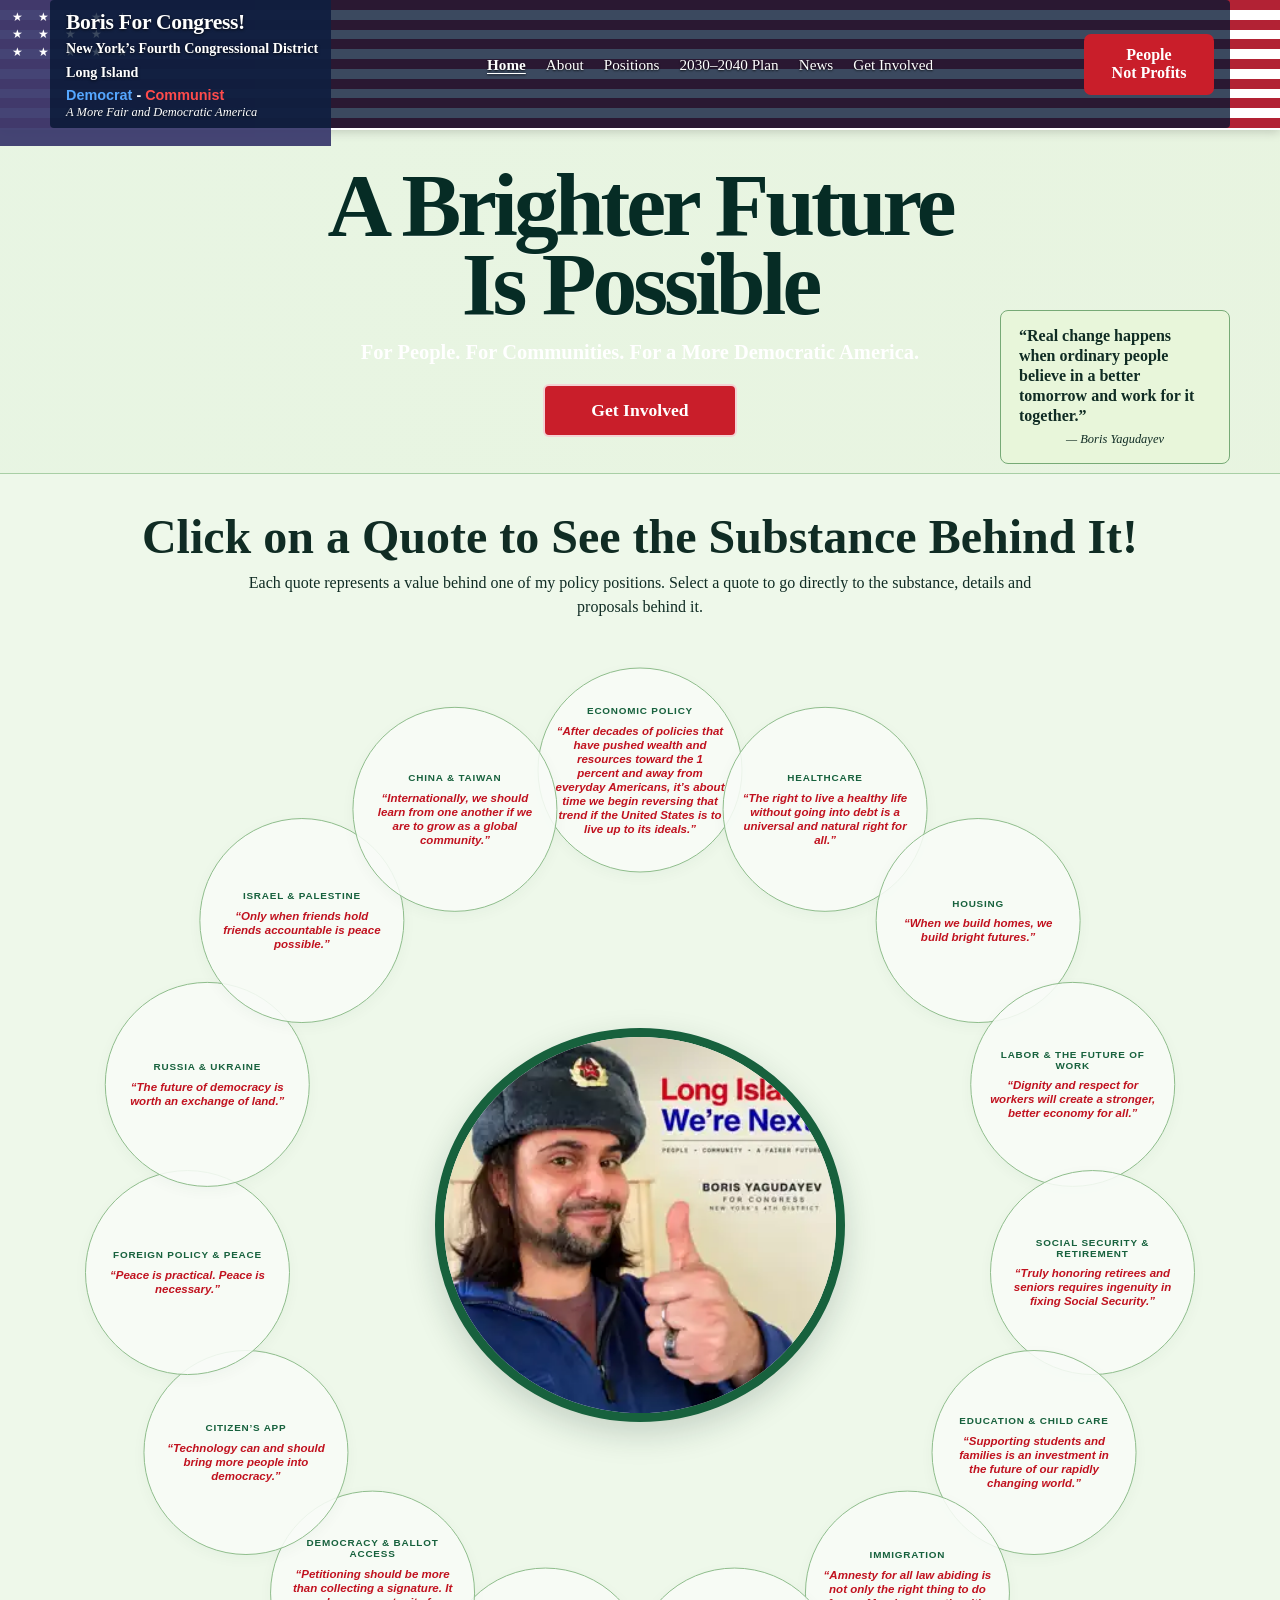
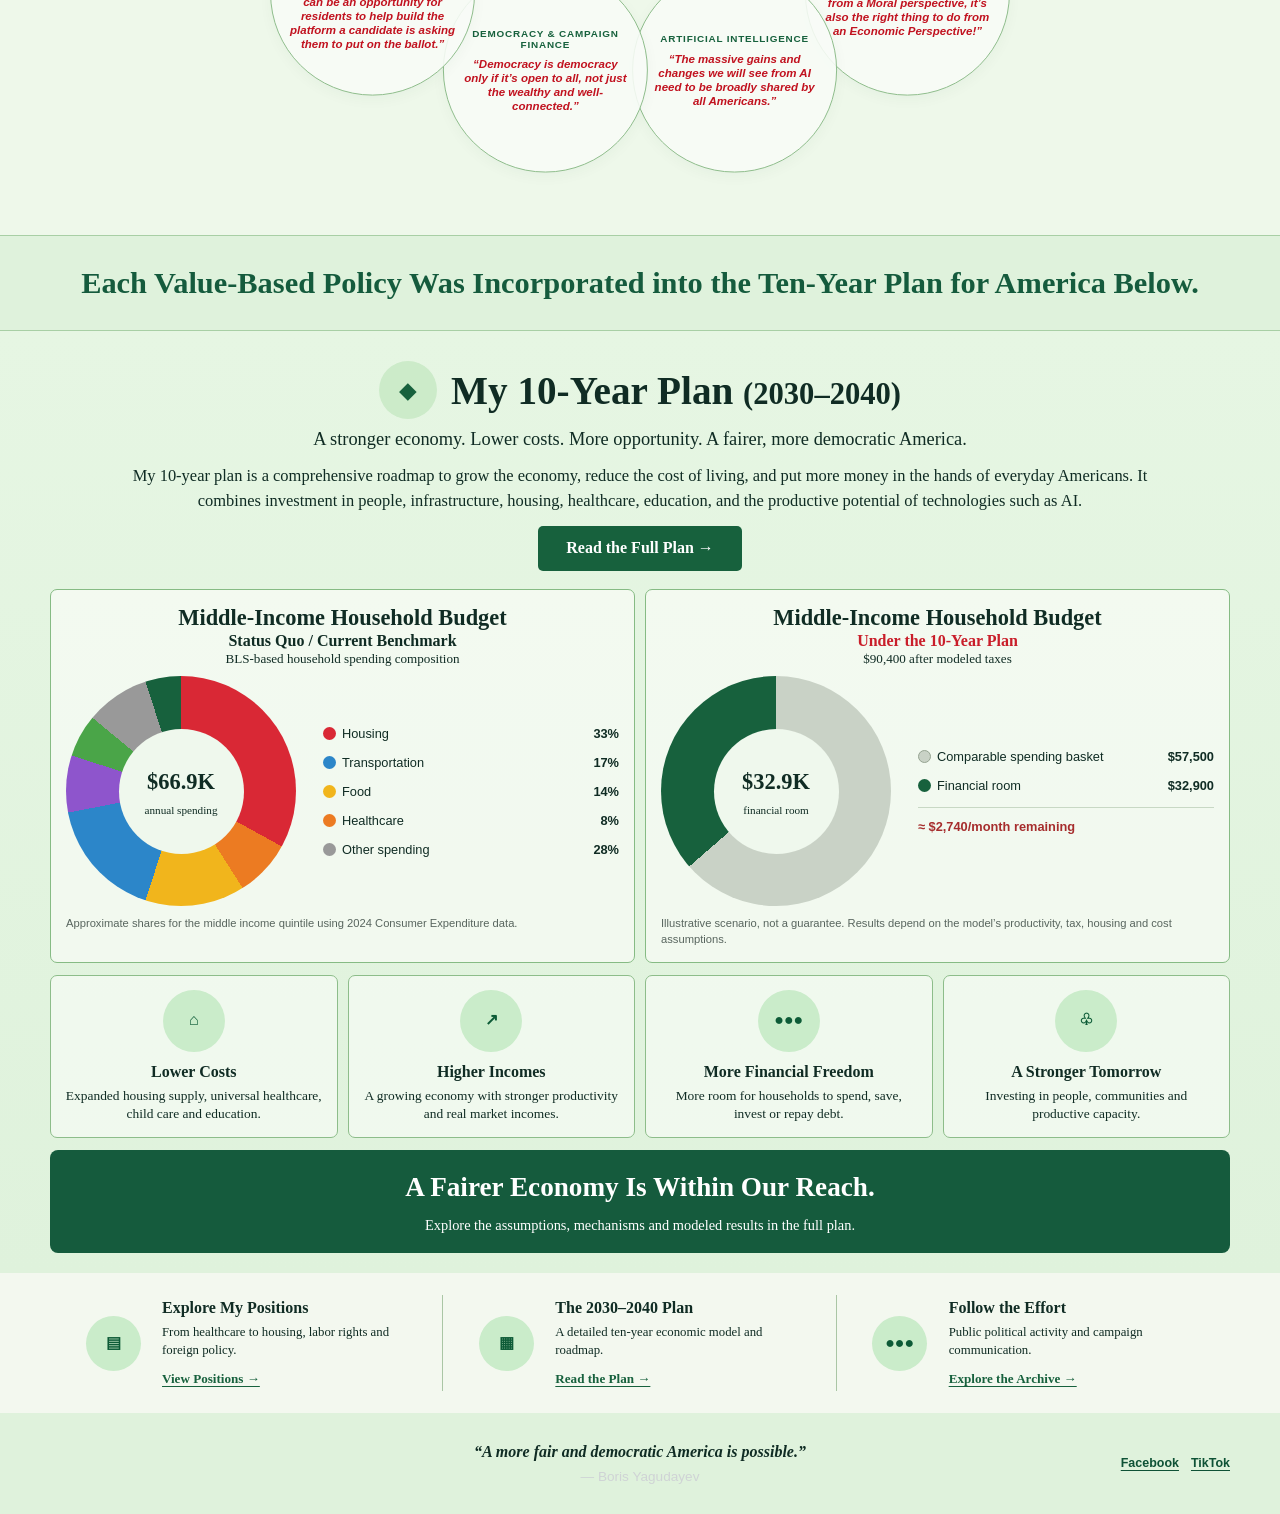
==== index.html @ b9ae196f "Refine homepage campaign header layout" ====
<!doctype html>
<html lang="en"><head><meta charset="utf-8"><meta name="viewport" content="width=device-width,initial-scale=1">
<title>Boris Yagudayev | NY-4 Congressional Effort & Policy Positions</title><meta name="description" content="Official public website of Boris Yagudayev of Long Island, New York. Explore his NY-4 congressional effort, policy positions, 2030–2040 economic plan, biography and public archive."><meta name="robots" content="index,follow"><meta name="google-site-verification" content="TGRehpMnRhaTFhnfC8mLvSbfM0a0paQ94l92LKnwdWw"><link rel="canonical" href="https://borisyagudayev89nycd4.github.io/boris-yagudayev/"><link rel="stylesheet" href="style.css"></head>
<body class="concept-home">
<header class="concept-header"><div class="wrap concept-nav"><div class="concept-brand"><a href="index.html">Boris For Congress!<br><span>New York’s Fourth Congressional District</span><br><span>Long Island</span></a><div class="party-label"><strong class="party-dem">Democrat</strong><b class="party-separator"> - </b><strong class="party-com">Communist</strong></div><em>A More Fair and Democratic America</em></div><nav><a aria-current="page" href="index.html">Home</a><a href="about.html">About</a><a href="positions.html">Positions</a><a href="plan.html">2030–2040 Plan</a><a href="archive.html">News</a><a href="#get-involved">Get Involved</a></nav><a class="people-badge" href="#get-involved">People<br>Not Profits</a></div></header>
<main>
<section class="concept-hero"><div class="hero-shade"></div><div class="wrap concept-hero-content"><h1>A Brighter Future<br>Is Possible</h1><p style="color:#fff;font-weight:700;">For People. For Communities. For a More Democratic America.</p><a class="concept-cta" href="#get-involved">Get Involved</a><blockquote>“Real change happens when ordinary people believe in a better tomorrow and work for it together.”<cite>— Boris Yagudayev</cite></blockquote></div></section>
<section class="home-policy-quotes"><div class="wrap"><h2>Click on a Quote to See the Substance Behind It!</h2><p class="home-policy-intro">Each quote represents a value behind one of my policy positions. Select a quote to go directly to the substance, details and proposals behind it.</p><div class="policy-wheel"><div class="policy-wheel-center"><img src="policy-wheel-center.svg" alt="Boris Yagudayev giving a thumbs up beside the words Long Island — We're Next!"></div><a class="policy-quote-link wheel-quote q1" href="positions.html#economic-policy"><span>ECONOMIC POLICY</span><blockquote>“After decades of policies that have pushed wealth and resources toward the 1 percent and away from everyday Americans, it’s about time we begin reversing that trend if the United States is to live up to its ideals.”</blockquote><b>Read the policy →</b></a>
<a class="policy-quote-link wheel-quote q2" href="positions.html#healthcare"><span>HEALTHCARE</span><blockquote>“The right to live a healthy life without going into debt is a universal and natural right for all.”</blockquote><b>Read the policy →</b></a>
<a class="policy-quote-link wheel-quote q3" href="positions.html#housing"><span>HOUSING</span><blockquote>“When we build homes, we build bright futures.”</blockquote><b>Read the policy →</b></a>
<a class="policy-quote-link wheel-quote q4" href="positions.html#labor-and-the-future-of-work"><span>LABOR & THE FUTURE OF WORK</span><blockquote>“Dignity and respect for workers will create a stronger, better economy for all.”</blockquote><b>Read the policy →</b></a>
<a class="policy-quote-link wheel-quote q5" href="positions.html#social-security-and-retirement"><span>SOCIAL SECURITY & RETIREMENT</span><blockquote>“Truly honoring retirees and seniors requires ingenuity in fixing Social Security.”</blockquote><b>Read the policy →</b></a>
<a class="policy-quote-link wheel-quote q6" href="positions.html#education-and-child-care"><span>EDUCATION & CHILD CARE</span><blockquote>“Supporting students and families is an investment in the future of our rapidly changing world.”</blockquote><b>Read the policy →</b></a>
<a class="policy-quote-link wheel-quote q7" href="positions.html#immigration"><span>IMMIGRATION</span><blockquote>“Amnesty for all law abiding is not only the right thing to do from a Moral perspective, it’s also the right thing to do from an Economic Perspective!”</blockquote><b>Read the policy →</b></a>
<a class="policy-quote-link wheel-quote q8" href="positions.html#artificial-intelligence"><span>ARTIFICIAL INTELLIGENCE</span><blockquote>“The massive gains and changes we will see from AI need to be broadly shared by all Americans.”</blockquote><b>Read the policy →</b></a>
<a class="policy-quote-link wheel-quote q9" href="positions.html#democracy-and-campaign-finance"><span>DEMOCRACY & CAMPAIGN FINANCE</span><blockquote>“Democracy is democracy only if it’s open to all, not just the wealthy and well-connected.”</blockquote><b>Read the policy →</b></a>
<a class="policy-quote-link wheel-quote q10" href="positions.html#democracy-and-ballot-access"><span>DEMOCRACY &amp; BALLOT ACCESS</span><blockquote>“Petitioning should be more than collecting a signature. It can be an opportunity for residents to help build the platform a candidate is asking them to put on the ballot.”</blockquote><b>Read the policy →</b></a>
<a class="policy-quote-link wheel-quote q11" href="positions.html#proposal-in-development"><span>CITIZEN’S APP</span><blockquote>“Technology can and should bring more people into democracy.”</blockquote><b>Read the policy →</b></a>
<a class="policy-quote-link wheel-quote q12" href="positions.html#foreign-policy-and-peace"><span>FOREIGN POLICY & PEACE</span><blockquote>“Peace is practical. Peace is necessary.”</blockquote><b>Read the policy →</b></a>
<a class="policy-quote-link wheel-quote q13" href="positions.html#russia-and-ukraine"><span>RUSSIA & UKRAINE</span><blockquote>“The future of democracy is worth an exchange of land.”</blockquote><b>Read the policy →</b></a>
<a class="policy-quote-link wheel-quote q14" href="positions.html#israel-and-palestine"><span>ISRAEL & PALESTINE</span><blockquote>“Only when friends hold friends accountable is peace possible.”</blockquote><b>Read the policy →</b></a>
<a class="policy-quote-link wheel-quote q15" href="positions.html#china-and-taiwan"><span>CHINA & TAIWAN</span><blockquote>“Internationally, we should learn from one another if we are to grow as a global community.”</blockquote><b>Read the policy →</b></a></div></div></div></section>
<section class="plan-transition"><div class="wrap"><p>Each Value-Based Policy Was Incorporated into the Ten-Year Plan for America Below.</p></div></section>
<section class="concept-plan"><div class="wrap"><div class="concept-plan-title"><span class="leaf-icon">◆</span><h2>My 10-Year Plan <small>(2030–2040)</small></h2></div><p class="concept-subhead">A stronger economy. Lower costs. More opportunity. A fairer, more democratic America.</p><p class="concept-plan-copy">My 10-year plan is a comprehensive roadmap to grow the economy, reduce the cost of living, and put more money in the hands of everyday Americans. It combines investment in people, infrastructure, housing, healthcare, education, and the productive potential of technologies such as AI.</p><a class="green-button" href="plan.html">Read the Full Plan →</a>
<div class="concept-budget-grid">
<figure class="concept-budget-card"><figcaption><strong>Middle-Income Household Budget</strong><b>Status Quo / Current Benchmark</b><span>BLS-based household spending composition</span></figcaption><div class="concept-budget-body"><div class="concept-donut concept-donut-base"><div><strong>$66.9K</strong><span>annual spending</span></div></div><div class="concept-legend"><span><i class="c-housing"></i>Housing <b>33%</b></span><span><i class="c-transport"></i>Transportation <b>17%</b></span><span><i class="c-food"></i>Food <b>14%</b></span><span><i class="c-health"></i>Healthcare <b>8%</b></span><span><i class="c-other"></i>Other spending <b>28%</b></span></div></div><p class="concept-note">Approximate shares for the middle income quintile using 2024 Consumer Expenditure data.</p></figure>
<figure class="concept-budget-card"><figcaption><strong>Middle-Income Household Budget</strong><b class="red-label">Under the 10-Year Plan</b><span>$90,400 after modeled taxes</span></figcaption><div class="concept-budget-body"><div class="concept-donut concept-donut-plan"><div><strong>$32.9K</strong><span>financial room</span></div></div><div class="concept-legend"><span><i class="c-basket"></i>Comparable spending basket <b>$57,500</b></span><span><i class="c-room"></i>Financial room <b>$32,900</b></span><span class="monthly-room">≈ $2,740/month remaining</span></div></div><p class="concept-note">Illustrative scenario, not a guarantee. Results depend on the model’s productivity, tax, housing and cost assumptions.</p></figure></div>
<div class="concept-benefits"><article><span>⌂</span><h3>Lower Costs</h3><p>Expanded housing supply, universal healthcare, child care and education.</p></article><article><span>↗</span><h3>Higher Incomes</h3><p>A growing economy with stronger productivity and real market incomes.</p></article><article><span>●●●</span><h3>More Financial Freedom</h3><p>More room for households to spend, save, invest or repay debt.</p></article><article><span>♧</span><h3>A Stronger Tomorrow</h3><p>Investing in people, communities and productive capacity.</p></article></div>
<div class="concept-banner"><strong>A Fairer Economy Is Within Our Reach.</strong><span>Explore the assumptions, mechanisms and modeled results in the full plan.</span></div>
</div></section>
<section class="concept-links" id="get-involved"><div class="wrap"><article><span>▤</span><div><h3>Explore My Positions</h3><p>From healthcare to housing, labor rights and foreign policy.</p><a href="positions.html">View Positions →</a></div></article><article><span>▦</span><div><h3>The 2030–2040 Plan</h3><p>A detailed ten-year economic model and roadmap.</p><a href="plan.html">Read the Plan →</a></div></article><article><span>●●●</span><div><h3>Follow the Effort</h3><p>Public political activity and campaign communication.</p><a href="archive.html">Explore the Archive →</a></div></article></div></section>
</main><footer class="concept-footer"><div class="wrap"><div><strong>“A more fair and democratic America is possible.”</strong><span>— Boris Yagudayev</span></div><div class="footer-social"><a href="https://www.facebook.com/share/g/1Dkjc7GqKi/?mibextid=wwXIfr" target="_blank" rel="noopener noreferrer">Facebook</a><a href="https://www.tiktok.com/@borisyagudayev" target="_blank" rel="noopener noreferrer">TikTok</a></div></div></footer></body></html>
---- style.css ----
:root{--bg:#e7f0e2;--paper:#f9fcf7;--ink:#1e252b;--muted:#626a70;--accent:#a62d2d;--line:#c9d6c3;--max:1080px}*{box-sizing:border-box}html{scroll-behavior:smooth}body{margin:0;background:var(--bg);color:var(--ink);font-family:Georgia,'Times New Roman',serif;line-height:1.65}a{color:var(--accent);text-decoration-thickness:1px;text-underline-offset:3px}.wrap{width:min(calc(100% - 40px),var(--max));margin:auto}.narrow{max-width:820px}header{background:rgba(231,240,226,.96);border-bottom:1px solid var(--line);position:sticky;top:0;z-index:10}.nav{min-height:70px;display:flex;align-items:center;justify-content:space-between;gap:24px}.brand{font-family:Arial,sans-serif;font-weight:800;letter-spacing:.08em;text-decoration:none;color:var(--ink)}nav{display:flex;gap:20px;flex-wrap:wrap}nav a{font-family:Arial,sans-serif;font-size:.88rem;color:var(--ink);text-decoration:none}nav a[aria-current="page"]{color:var(--accent);font-weight:700}.hero{padding:84px 0 70px;background:var(--paper);border-bottom:1px solid var(--line)}.hero-grid{display:grid;grid-template-columns:minmax(0,1fr) minmax(280px,460px);gap:48px;align-items:center}.portrait-wrap{width:100%}.portrait{display:block;width:100%;height:auto;border-radius:14px;border:1px solid var(--line);box-shadow:0 14px 36px rgba(30,37,43,.12)}.eyebrow{font-family:Arial,sans-serif;color:var(--accent);font-weight:800;letter-spacing:.15em;font-size:.78rem;margin:0 0 12px}h1{font-size:clamp(3rem,8vw,6.5rem);line-height:.95;letter-spacing:-.045em;margin:.1em 0 .22em}h2{font-size:clamp(2rem,4vw,3.1rem);line-height:1.05;margin:0 0 28px}h3{font-size:1.25rem;margin-top:0}.lede{font-size:clamp(1.15rem,2.2vw,1.5rem);max-width:760px;color:#40474c}.notice{margin-top:28px;padding:16px 18px;border-left:3px solid var(--accent);background:#e1ecdc;color:var(--muted);font-family:Arial,sans-serif;font-size:.9rem}section{padding:70px 0}.alt{background:#dce8d6;border-top:1px solid var(--line);border-bottom:1px solid var(--line)}.intro{max-width:780px}.cards{display:grid;grid-template-columns:repeat(2,1fr);gap:18px;margin-top:28px}.cards article,.timeline article{background:var(--paper);border:1px solid var(--line);padding:24px}.timeline{display:grid;gap:12px}.timeline strong{font-family:Arial,sans-serif;color:var(--accent);letter-spacing:.04em}.small{font-family:Arial,sans-serif;font-size:.86rem;color:var(--muted)}.bio-note{max-width:650px;margin-top:28px;padding-top:18px;border-top:1px solid var(--line)}.bio-intro{padding:52px 0}.drop-intro{font-size:clamp(1.35rem,2.5vw,1.8rem);line-height:1.5;margin:0}.drop-intro:first-letter{font-size:3.2em;float:left;line-height:.8;margin:.12em .1em 0 0;color:var(--accent)}.bio-columns{display:grid;grid-template-columns:repeat(2,minmax(0,1fr));gap:54px}.bio-columns p:first-child{margin-top:0}.bio-columns p:last-child{margin-bottom:0}.source-context{margin-top:32px;padding:14px 18px;border-left:3px solid var(--line);background:rgba(249,252,247,.55)}.story-with-photo{display:grid;grid-template-columns:minmax(0,1fr) 230px;gap:42px;align-items:start}.story-with-photo .bio-columns{gap:38px}.story-photo{margin:0}.story-photo img{display:block;width:100%;height:auto;border:8px solid var(--paper);box-shadow:0 10px 28px rgba(30,37,43,.14);transform:rotate(1deg)}.story-photo figcaption{margin-top:12px;font-family:Arial,sans-serif;font-size:.78rem;line-height:1.45;color:var(--muted)}.childhood-photo{max-width:230px}.photo-story{background:var(--ink);color:#fff}.photo-story .eyebrow{color:#e0a4a4}.photo-story-heading{display:flex;align-items:end;justify-content:space-between;gap:28px;margin-bottom:30px}.photo-story-heading h2{margin-bottom:0}.photo-story-heading .small{color:#cfd3d5;max-width:280px;text-align:right}.photo-grid{display:grid;grid-template-columns:repeat(3,1fr);grid-auto-rows:250px;gap:12px}.photo-grid figure{margin:0;overflow:hidden;border-radius:5px;background:#343b40}.photo-grid img{display:block;width:100%;height:100%;object-fit:cover;transition:transform .35s ease}.photo-grid figure:hover img{transform:scale(1.025)}.photo-grid .photo-wide{grid-column:span 2}.bio-closing{background:var(--paper);text-align:center}.closing-text{font-size:clamp(1.2rem,2.3vw,1.55rem);line-height:1.6;margin:0 auto 34px}.bio-links{display:flex;justify-content:center;gap:12px;flex-wrap:wrap}.text-button{display:inline-block;padding:11px 16px;border:1px solid var(--line);background:var(--bg);font-family:Arial,sans-serif;font-size:.86rem;font-weight:700;text-decoration:none;border-radius:4px}.text-button:hover,.text-button:focus{border-color:var(--accent)}.home-hero .lede{max-width:670px}.home-actions{display:flex;gap:12px;flex-wrap:wrap;margin-top:30px}.primary-button{display:inline-block;padding:12px 18px;background:var(--accent);color:#fff;font-family:Arial,sans-serif;font-size:.88rem;font-weight:700;text-decoration:none;border:1px solid var(--accent);border-radius:4px}.primary-button:hover,.primary-button:focus{opacity:.9}.home-split{display:grid;grid-template-columns:minmax(260px,.8fr) minmax(0,1.2fr);gap:70px;align-items:start}.home-split h2{margin-bottom:0}.home-copy{font-size:1.08rem}.home-copy p:first-child{margin-top:0}.home-copy p:last-child{margin-bottom:0}.campaign-model{background:var(--bg)}.home-cards{grid-template-columns:repeat(4,1fr)}.home-cards article{display:flex;flex-direction:column}.home-cards article p:last-child{margin-top:auto}.social-links{display:grid;grid-template-columns:repeat(2,minmax(0,1fr));gap:14px;margin-top:28px}.social-card{display:flex;flex-direction:column;padding:20px 22px;background:var(--paper);border:1px solid var(--line);text-decoration:none;border-radius:5px}.social-card strong{font-family:Arial,sans-serif;color:var(--ink);font-size:1rem}.social-card span{font-family:Arial,sans-serif;color:var(--muted);font-size:.84rem;margin-top:3px}.social-card:hover,.social-card:focus{border-color:var(--accent)}.legal-note-section{background:var(--paper);border-top:1px solid var(--line)}.legal-note-section h2{font-size:clamp(1.8rem,3.5vw,2.7rem)}footer{padding:32px 0;background:var(--ink);color:#fff}footer .wrap{display:flex;justify-content:space-between;gap:20px;flex-wrap:wrap}footer span{color:#cfd3d5;font-family:Arial,sans-serif;font-size:.85rem}@media(max-width:1000px){.home-cards{grid-template-columns:repeat(2,1fr)}}@media(max-width:900px){.story-with-photo{grid-template-columns:1fr}.childhood-photo{max-width:300px}.photo-grid{grid-template-columns:repeat(2,1fr);grid-auto-rows:240px}.photo-grid .photo-wide{grid-column:span 1}.home-split{grid-template-columns:1fr;gap:24px}.home-split h2{margin-bottom:10px}}@media(max-width:760px){.nav{align-items:flex-start;flex-direction:column;padding:16px 0}.hero{padding:54px 0}.hero-grid{grid-template-columns:1fr;gap:30px}.portrait-wrap{max-width:520px}.cards,.bio-columns,.home-cards,.social-links{grid-template-columns:1fr}.bio-columns{gap:20px}section{padding:50px 0}h1{font-size:clamp(3rem,16vw,5rem)}.photo-story-heading{display:block}.photo-story-heading .small{text-align:left;margin-top:10px}.photo-grid{grid-template-columns:1fr;grid-auto-rows:280px}.photo-grid .photo-wide{grid-column:auto}.childhood-photo{max-width:260px}}.policy-quote{margin:-10px 0 32px;padding:0;border:0;max-width:760px}.policy-quote p{margin:0;font-family:"Arial Narrow","Avenir Next Condensed","Helvetica Neue",Arial,sans-serif;font-size:1rem;font-weight:800;line-height:1.5;letter-spacing:.025em;color:var(--accent)}@media(max-width:760px){.policy-quote{margin-top:-8px;margin-bottom:26px}.policy-quote p{font-size:.95rem}}

/* Policy positions card layout */
.positions-page{background:#dff0dc}
.positions-page header{background:rgba(223,240,220,.97);border-bottom:1px solid #9fc79b}
.positions-hero{background:linear-gradient(180deg,#e9f7e7 0%,#dff0dc 100%);text-align:center;padding:64px 0 46px}
.positions-hero .eyebrow{color:#27613d}
.positions-hero h1{font-size:clamp(3rem,7vw,5.2rem);color:#102b21;margin-bottom:.18em}
.positions-hero .lede{margin-left:auto;margin-right:auto;color:#315345}
.positions-page main>section:not(.positions-hero):not(.policy-section){background:#dff0dc}
.policy-section{padding:10px 0;background:#dff0dc!important;border:0!important}
.policy-section:first-of-type{padding-top:20px}
.policy-card{position:relative;display:grid;grid-template-columns:72px minmax(0,1fr);gap:22px;background:rgba(249,252,247,.82);border:1px solid #8fbd8c;border-radius:6px;padding:22px 28px;box-shadow:0 1px 0 rgba(30,70,45,.04)}
.policy-icon{width:58px;height:58px;border-radius:50%;display:flex;align-items:center;justify-content:center;background:#d7eed4;border:1px solid #b6d8b3;color:#155d38;font-family:Arial,sans-serif;font-size:1.75rem;font-weight:900;line-height:1}
.policy-content{min-width:0}
.policy-card .eyebrow{color:#155d38;margin:0 0 3px;font-size:.72rem}
.policy-card h2{font-size:clamp(1.45rem,2.5vw,2rem);margin:0 0 8px;color:#152a22;line-height:1.12}
.policy-card .policy-quote{margin:0 0 16px;max-width:none}
.policy-card .policy-quote p{color:#c1121f!important;font-family:Arial,"Helvetica Neue",sans-serif;font-size:.98rem;font-weight:800;font-style:italic;line-height:1.38;letter-spacing:0}
.policy-card .bio-columns{gap:34px}
.policy-card .bio-columns p,.policy-card>p:not(.eyebrow){font-size:.98rem;line-height:1.55}
.policy-card .source-context{margin-top:20px;background:#eef7ec;border-left-color:#8fbd8c}
.positions-page main>section:last-of-type{background:#dff0dc}
@media(max-width:760px){.positions-hero{text-align:left;padding:46px 0 34px}.policy-section{padding:7px 0}.policy-card{grid-template-columns:48px minmax(0,1fr);gap:14px;padding:18px 16px}.policy-icon{width:44px;height:44px;font-size:1.3rem}.policy-card .policy-quote{margin-bottom:14px}.policy-card .policy-quote p{font-size:.94rem}}

/* 10-year plan data visuals */
.plan-visual-grid{display:grid;grid-template-columns:repeat(2,minmax(0,1fr));gap:20px;margin:34px 0}
.plan-chart{margin:0;background:var(--paper);border:1px solid #9fc79b;border-radius:10px;padding:22px;box-shadow:0 8px 24px rgba(30,70,45,.06);overflow:hidden}
.plan-chart figcaption{display:flex;flex-direction:column;margin-bottom:18px}.plan-chart figcaption strong{font-family:Arial,sans-serif;font-size:1.05rem;color:#163d2a}.plan-chart figcaption span,.chart-note{font-family:Arial,sans-serif;font-size:.78rem;color:var(--muted);line-height:1.45}.flow-bars>div,.big-bars>div{display:grid;grid-template-columns:150px 1fr;align-items:center;gap:12px;margin:11px 0;font-family:Arial,sans-serif;font-size:.82rem}.flow-bars b,.big-bars b{font-weight:700}.flow-bars i,.big-bars i{display:block;width:var(--w);min-width:max-content;padding:7px 9px;background:#2f6d48;color:#fff;border-radius:3px;font-style:normal;font-weight:800;white-space:nowrap}.flow-bars i.cost,.big-bars i.cost{background:#8b4b4b}.flow-bars i.gain{background:#a62d2d}.donut-card{text-align:center}.household-donut{width:210px;aspect-ratio:1;border-radius:50%;margin:6px auto 20px;background:conic-gradient(#d8b7b7 0 63.6%,#a62d2d 63.6% 100%);display:grid;place-items:center}.household-donut:before{content:"";width:130px;aspect-ratio:1;border-radius:50%;background:var(--paper);grid-area:1/1}.household-donut div{position:relative;grid-area:1/1;display:flex;flex-direction:column;font-family:Arial,sans-serif}.household-donut strong{font-size:1.5rem;color:#173c2a}.household-donut span{font-size:.72rem;color:var(--muted)}.legend{display:grid;gap:8px;text-align:left;font-family:Arial,sans-serif;font-size:.78rem}.legend i,.chart-key i{display:inline-block;width:11px;height:11px;border-radius:50%;margin-right:7px}.lg-cost{background:#d8b7b7}.lg-gain{background:#a62d2d}.line-chart{width:100%;height:auto;display:block}.grid line{stroke:#d5e0d2;stroke-width:1}.axis-labels text,.chart-labels text{font-family:Arial,sans-serif;font-size:12px;fill:#626a70}.chart-labels text{font-weight:800;fill:#1e252b}.chart-line{fill:none;stroke-width:4;stroke-linecap:round;stroke-linejoin:round}.chart-line.plan{stroke:#2f6d48}.chart-line.baseline{stroke:#a62d2d;stroke-dasharray:9 7}.dot.plan-dot{fill:#2f6d48}.dot.baseline-dot{fill:#a62d2d}.chart-key{display:flex;gap:18px;flex-wrap:wrap;font-family:Arial,sans-serif;font-size:.78rem;margin:4px 0 12px}.key-plan{background:#2f6d48}.key-base{background:#a62d2d}.wide-chart{grid-column:1/-1}.growth-callouts{display:grid;grid-template-columns:repeat(3,1fr);gap:10px;margin:12px 0 6px}.growth-callouts div{background:#e6f1e2;border-radius:7px;padding:13px;text-align:center;font-family:Arial,sans-serif}.growth-callouts strong{display:block;color:#a62d2d;font-size:1.25rem}.growth-callouts span{font-size:.72rem;color:#4e5d53}.chart-note{margin:14px 0 0}
@media(max-width:760px){.plan-visual-grid{grid-template-columns:1fr}.flow-bars>div,.big-bars>div{grid-template-columns:1fr;gap:4px}.flow-bars i,.big-bars i{max-width:100%;min-width:0}.growth-callouts{grid-template-columns:1fr}.wide-chart{grid-column:auto}.plan-chart{padding:16px}}

/* Distribution and decade timeline */
.wealth-donut{width:210px;aspect-ratio:1;border-radius:50%;margin:6px auto 20px;background:conic-gradient(#a62d2d 0 60%,#76a27d 60% 94%,#d7ead4 94% 100%);display:grid;place-items:center}.wealth-donut:before{content:"";width:130px;aspect-ratio:1;border-radius:50%;background:var(--paper);grid-area:1/1}.wealth-donut div{position:relative;grid-area:1/1;display:flex;flex-direction:column;font-family:Arial,sans-serif}.wealth-donut strong{font-size:1.6rem;color:#a62d2d}.wealth-donut span{font-size:.72rem;color:var(--muted)}.lg-top{background:#a62d2d}.lg-mid{background:#76a27d}.lg-bottom{background:#d7ead4;border:1px solid #9fc79b}.mechanism-wheel{position:relative;min-height:310px;display:grid;grid-template-columns:repeat(3,1fr);gap:12px;align-items:center;font-family:Arial,sans-serif}.mechanism-wheel span{background:#e6f1e2;border:1px solid #b7d3b3;border-radius:50%;aspect-ratio:1;display:grid;place-items:center;text-align:center;padding:10px;font-size:.75rem;font-weight:800;color:#23563a}.wheel-center{position:absolute;left:50%;top:50%;transform:translate(-50%,-50%);width:118px;aspect-ratio:1;border-radius:50%;display:grid;place-items:center;text-align:center;background:#a62d2d;color:white;font-family:Arial,sans-serif;font-size:.78rem;font-weight:800;border:7px solid var(--paper);z-index:2}.plan-timeline{position:relative;display:grid;grid-template-columns:repeat(4,1fr);gap:18px;margin:36px 0}.timeline-track{position:absolute;left:7%;right:7%;top:24px;height:3px;background:#9fc79b}.plan-timeline article{position:relative;padding:48px 18px 18px;background:var(--paper);border:1px solid #9fc79b;border-radius:8px}.plan-timeline article:before{content:"";position:absolute;top:17px;left:18px;width:16px;height:16px;border-radius:50%;background:#a62d2d;border:4px solid #f9fcf7;box-shadow:0 0 0 2px #a62d2d}.plan-timeline strong{font-family:Arial,sans-serif;color:#a62d2d;font-size:.82rem;letter-spacing:.06em}.plan-timeline h3{font-size:1.05rem;margin:5px 0 8px}.plan-timeline p{font-size:.88rem;line-height:1.5;margin:0}@media(max-width:760px){.mechanism-wheel{grid-template-columns:repeat(2,1fr);min-height:420px}.wheel-center{width:105px}.plan-timeline{grid-template-columns:1fr;gap:12px}.timeline-track{left:25px;right:auto;top:25px;bottom:25px;width:3px;height:auto}.plan-timeline article{padding:18px 18px 18px 58px}.plan-timeline article:before{top:22px;left:17px}}

/* Homepage household budget comparison */
.home-budget-visuals{display:grid;grid-template-columns:repeat(2,minmax(0,1fr));gap:20px;margin-top:42px}.home-budget-card{margin:0;background:rgba(249,252,247,.86);border:1px solid #8fbd8c;border-radius:10px;padding:24px;box-shadow:0 8px 24px rgba(30,70,45,.05)}.home-budget-card figcaption{display:flex;flex-direction:column;margin-bottom:20px}.home-budget-card figcaption strong{font-family:Arial,sans-serif;font-size:1.08rem;color:#173c2a}.home-budget-card figcaption span{font-family:Arial,sans-serif;font-size:.78rem;color:var(--muted)}.home-budget-body{display:grid;grid-template-columns:210px minmax(0,1fr);gap:24px;align-items:center}.home-donut{width:205px;aspect-ratio:1;border-radius:50%;display:grid;place-items:center}.home-donut:before{content:"";width:122px;aspect-ratio:1;border-radius:50%;background:var(--paper);grid-area:1/1}.home-donut div{position:relative;grid-area:1/1;text-align:center;display:flex;flex-direction:column;font-family:Arial,sans-serif}.home-donut strong{font-size:1.4rem;color:#173c2a}.home-donut span{font-size:.7rem;color:var(--muted)}.baseline-budget{background:conic-gradient(#a62d2d 0 33%,#397ca8 33% 50%,#d9a321 50% 64%,#e27a2c 64% 72%,#8b9490 72% 100%)}.plan-budget{background:conic-gradient(#c7d2c3 0 63.6%,#17643c 63.6% 100%)}.home-budget-legend{display:grid;gap:9px;font-family:Arial,sans-serif;font-size:.8rem}.home-budget-legend i{display:inline-block;width:11px;height:11px;border-radius:50%;margin-right:7px}.hb-housing{background:#a62d2d}.hb-transport{background:#397ca8}.hb-food{background:#d9a321}.hb-health{background:#e27a2c}.hb-other{background:#8b9490}.hb-spending{background:#c7d2c3;border:1px solid #9cac98}.hb-room{background:#17643c}.home-budget-emphasis{margin-top:8px;padding-top:10px;border-top:1px solid var(--line);font-weight:800;color:#a62d2d}.plan-budget-card{border-color:#75a979}@media(max-width:900px){.home-budget-body{grid-template-columns:1fr}.home-donut{margin:auto}}@media(max-width:760px){.home-budget-visuals{grid-template-columns:1fr}.home-budget-card{padding:18px}.home-budget-body{grid-template-columns:1fr}.home-donut{width:190px}}

/* Concept-image homepage recreation */
.concept-home{background:#e4f4e1;color:#102c24}.concept-home .wrap{width:min(calc(100% - 44px),1180px)}.concept-header{position:relative;background:#e4f4e1;border-bottom:1px solid #a8cfa5}.concept-nav{min-height:84px;display:grid;grid-template-columns:280px 1fr 140px;align-items:center;gap:22px}.concept-brand{display:flex;flex-direction:column;line-height:1}.concept-brand>a{font-family:Georgia,serif;font-size:2rem;font-weight:800;color:#102c24;text-decoration:none;letter-spacing:-.035em}.concept-brand em{font-size:.95rem;margin-top:7px}.concept-header nav{justify-content:center}.concept-header nav a{font-family:Georgia,serif;font-size:.95rem}.people-badge{justify-self:end;background:#c91e2a;color:#fff;text-decoration:none;text-align:center;font-weight:800;line-height:1.15;padding:12px 20px;border-radius:7px;min-width:130px}.concept-hero{position:relative;min-height:340px;padding:36px 0;background-image:url("https://mcdn.wallpapersafari.com/medium/26/11/lunep7.jpg");background-size:cover;background-position:center 54%;border:0}.hero-shade{position:absolute;inset:0;background:linear-gradient(90deg,rgba(242,248,231,.28),rgba(255,245,220,.14))}.concept-hero-content{position:relative;text-align:center}.concept-hero h1{font-size:clamp(3.4rem,7vw,5.6rem);line-height:.88;margin:0;color:#062c25;text-shadow:0 1px 1px rgba(255,255,255,.45)}.concept-hero p{font-size:1.28rem;margin:12px 0 14px}.concept-cta{display:inline-block;background:#c91e2a;color:#fff;text-decoration:none;border:2px solid rgba(255,255,255,.8);border-radius:6px;padding:10px 46px;font-weight:800;font-size:1.1rem}.concept-hero blockquote{position:absolute;right:0;bottom:-27px;width:230px;margin:0;padding:15px 18px;background:rgba(232,247,218,.9);border:1px solid #77aa76;border-radius:8px;text-align:left;font-weight:700;line-height:1.25}.concept-hero cite{display:block;text-align:center;font-size:.78rem;font-weight:400;margin-top:6px}.concept-plan{padding:30px 0 20px;background:linear-gradient(#e6f6e3,#dff2dc);text-align:center}.concept-plan-title{display:flex;justify-content:center;align-items:center;gap:14px}.concept-plan-title h2{margin:0;font-size:2.45rem}.concept-plan-title h2 small{font-size:.78em}.leaf-icon{width:58px;height:58px;border-radius:50%;background:#ccebc9;display:grid;place-items:center;color:#17613d;font-size:1.45rem}.concept-subhead{font-size:1.15rem;margin:5px 0}.concept-plan-copy{max-width:1030px;margin:9px auto 13px;font-size:1.03rem;line-height:1.5}.green-button{display:inline-block;background:#17613d;color:#fff;text-decoration:none;padding:9px 28px;border-radius:5px;font-weight:800}.concept-budget-grid{display:grid;grid-template-columns:1fr 1fr;gap:10px;margin-top:18px}.concept-budget-card{margin:0;background:rgba(249,252,247,.7);border:1px solid #86bb84;border-radius:7px;padding:15px;text-align:left}.concept-budget-card figcaption{text-align:center;display:flex;flex-direction:column;line-height:1.2}.concept-budget-card figcaption strong{font-size:1.4rem}.concept-budget-card figcaption b{font-size:1rem}.concept-budget-card figcaption span{font-size:.82rem}.red-label{color:#c91e2a}.concept-budget-body{display:grid;grid-template-columns:245px 1fr;align-items:center;gap:12px;margin-top:10px}.concept-donut{width:230px;aspect-ratio:1;border-radius:50%;display:grid;place-items:center}.concept-donut:before{content:"";width:125px;aspect-ratio:1;border-radius:50%;background:#eff8ed;grid-area:1/1}.concept-donut>div{position:relative;grid-area:1/1;text-align:center;display:flex;flex-direction:column}.concept-donut strong{font-size:1.4rem}.concept-donut span{font-size:.7rem}.concept-donut-base{background:conic-gradient(#d92835 0 33%,#ec7b22 33% 41%,#f1b51c 41% 55%,#2c86c9 55% 72%,#8e55cc 72% 80%,#4aa548 80% 86%,#999 86% 95%,#17613d 95% 100%)}.concept-donut-plan{background:conic-gradient(#c9d2c6 0 63.6%,#17613d 63.6% 100%)}.concept-legend{display:grid;gap:8px;font-family:Arial,sans-serif;font-size:.8rem}.concept-legend span{display:flex;align-items:center;gap:6px}.concept-legend b{margin-left:auto}.concept-legend i{width:13px;height:13px;border-radius:50%;flex:0 0 13px}.c-housing{background:#d92835}.c-transport{background:#2c86c9}.c-food{background:#f1b51c}.c-health{background:#ec7b22}.c-other{background:#999}.c-basket{background:#c9d2c6;border:1px solid #96a492}.c-room{background:#17613d}.concept-legend .monthly-room{display:block;color:#a62d2d;font-weight:800;border-top:1px solid #c8d8c4;padding-top:8px;margin-top:3px}.concept-note{font-family:Arial,sans-serif;color:#58655e;font-size:.7rem;line-height:1.35;margin:10px 0 0}.concept-benefits{display:grid;grid-template-columns:repeat(4,1fr);gap:10px;margin-top:12px}.concept-benefits article{border:1px solid #8dbd8a;background:rgba(249,252,247,.66);border-radius:7px;padding:14px}.concept-benefits article>span,.concept-links article>span{margin:auto;width:62px;height:62px;border-radius:50%;background:#caecca;display:grid;place-items:center;color:#0d5b37;font-family:Arial,sans-serif;font-weight:900}.concept-benefits h3{margin:7px 0 2px;font-size:1rem}.concept-benefits p{font-size:.84rem;line-height:1.35;margin:0}.concept-banner{margin-top:12px;background:#155b3d;color:#fff;border-radius:8px;padding:15px;display:flex;flex-direction:column}.concept-banner strong{font-size:1.7rem}.concept-banner span{font-size:.9rem;margin-top:4px}.concept-links{padding:22px 0;background:#f3f8ef}.concept-links .wrap{display:grid;grid-template-columns:repeat(3,1fr)}.concept-links article{display:grid;grid-template-columns:70px 1fr;gap:14px;padding:0 28px;border-right:1px solid #aac6a5;text-align:left}.concept-links article:last-child{border-right:0}.concept-links article>span{width:55px;height:55px}.concept-links h3{font-size:1rem;margin:0 0 3px}.concept-links p{font-size:.8rem;line-height:1.35;margin:0 0 6px}.concept-links a{color:#17613d;font-weight:800;font-size:.82rem}.concept-footer{background:#dff2dc;color:#102c24;padding:26px 0}.concept-footer .wrap{display:flex;justify-content:center;align-items:center;position:relative;text-align:center}.concept-footer strong,.concept-footer span{display:block}.concept-footer strong{font-style:italic}.concept-footer .footer-social{position:absolute;right:0;display:flex;gap:12px}.footer-social a{font-family:Arial,sans-serif;font-size:.78rem;color:#0e5236;font-weight:800}
@media(max-width:950px){.concept-nav{grid-template-columns:1fr auto}.concept-header nav{grid-column:1/-1;grid-row:2;padding-bottom:12px}.concept-hero blockquote{display:none}.concept-budget-body{grid-template-columns:1fr}.concept-donut{margin:auto}.concept-links article{padding:0 15px}}
@media(max-width:760px){.concept-home .wrap{width:min(calc(100% - 28px),1180px)}.concept-nav{grid-template-columns:1fr auto}.concept-brand>a{font-size:1.55rem}.concept-brand em{font-size:.78rem}.people-badge{min-width:95px;padding:9px;font-size:.82rem}.concept-header nav{gap:12px;overflow-x:auto;flex-wrap:nowrap;width:100%;justify-content:flex-start}.concept-header nav a{white-space:nowrap}.concept-hero{min-height:310px;padding:45px 0}.concept-hero h1{font-size:clamp(3rem,15vw,4.3rem)}.concept-hero p{font-size:1rem}.concept-plan-title{align-items:flex-start}.concept-plan-title h2{font-size:2rem}.concept-budget-grid,.concept-benefits,.concept-links .wrap{grid-template-columns:1fr}.concept-budget-card{padding:14px}.concept-budget-body{grid-template-columns:1fr}.concept-donut{width:210px}.concept-benefits{grid-template-columns:1fr 1fr}.concept-links article{border-right:0;border-bottom:1px solid #aac6a5;padding:15px 0}.concept-links article:last-child{border-bottom:0}.concept-footer .wrap{display:block}.concept-footer .footer-social{position:static;justify-content:center;margin-top:12px}}


/* Homepage linked policy quotes */
.home-policy-quotes{padding:38px 0 30px;background:#eef8ea;text-align:center;border-top:1px solid #a8cfa5}.home-policy-quotes h2{margin:0;color:#102c24;font-size:clamp(2rem,4vw,3rem)}.home-policy-intro{max-width:820px;margin:9px auto 24px;font-size:1rem;line-height:1.5}.policy-quote-grid{display:grid;grid-template-columns:repeat(3,minmax(0,1fr));gap:12px;text-align:left}.policy-quote-link{display:flex;flex-direction:column;min-height:190px;padding:18px 20px;background:rgba(249,252,247,.88);border:1px solid #8fbd8c;border-radius:8px;text-decoration:none;box-shadow:0 4px 14px rgba(30,70,45,.04);transition:transform .15s ease,box-shadow .15s ease,border-color .15s ease}.policy-quote-link:hover,.policy-quote-link:focus{transform:translateY(-2px);box-shadow:0 8px 20px rgba(30,70,45,.09);border-color:#17613d}.policy-quote-link>span{font-family:Arial,sans-serif;font-size:.72rem;font-weight:900;letter-spacing:.08em;color:#17613d}.policy-quote-link blockquote{margin:10px 0 14px;color:#c1121f;font-family:Arial,"Helvetica Neue",sans-serif;font-size:.98rem;font-weight:800;font-style:italic;line-height:1.42}.policy-quote-link b{margin-top:auto;color:#17613d;font-family:Arial,sans-serif;font-size:.78rem}.plan-transition{padding:22px 0;background:#dff2dc;text-align:center;border-top:1px solid #a8cfa5;border-bottom:1px solid #a8cfa5}.plan-transition p{margin:0;font-family:Georgia,serif;font-size:clamp(1.35rem,2.5vw,1.9rem);font-weight:800;color:#155b3d}.policy-content .eyebrow[id]{scroll-margin-top:110px}@media(max-width:900px){.policy-quote-grid{grid-template-columns:repeat(2,minmax(0,1fr))}}@media(max-width:600px){.home-policy-quotes{padding:30px 0 24px}.policy-quote-grid{grid-template-columns:1fr}.policy-quote-link{min-height:0}.plan-transition{padding:18px 0}}

/* Circular homepage policy wheel */
.policy-wheel{position:relative;width:min(1160px,100%);height:1160px;margin:26px auto 0}
.policy-wheel-center{position:absolute;left:50%;top:50%;transform:translate(-50%,-50%);width:410px;height:394px;border-radius:50%;overflow:hidden;border:9px solid #17613d;box-shadow:0 12px 32px rgba(16,44,36,.18);z-index:3;background:#fff}
.policy-wheel-center img{width:100%;height:100%;object-fit:cover;display:block}
.policy-wheel .policy-quote-link{position:absolute;left:50%;top:50%;width:205px;height:205px;min-height:0;border-radius:50%;padding:19px 17px;transform:translate(-50%,-50%) rotate(var(--a)) translateY(-455px) rotate(calc(-1 * var(--a)));justify-content:center;align-items:center;text-align:center;overflow:hidden;z-index:2}
.policy-wheel .policy-quote-link:hover,.policy-wheel .policy-quote-link:focus{transform:translate(-50%,-50%) rotate(var(--a)) translateY(-455px) rotate(calc(-1 * var(--a))) scale(1.055)}
.policy-wheel .policy-quote-link>span{font-size:.62rem;line-height:1.15}
.policy-wheel .policy-quote-link blockquote{margin:7px 0 0;font-size:.72rem;line-height:1.22}
.policy-wheel .policy-quote-link b{display:none}
.policy-wheel .q1{--a:0deg}.policy-wheel .q2{--a:24deg}.policy-wheel .q3{--a:48deg}.policy-wheel .q4{--a:72deg}.policy-wheel .q5{--a:96deg}.policy-wheel .q6{--a:120deg}.policy-wheel .q7{--a:144deg}.policy-wheel .q8{--a:168deg}.policy-wheel .q9{--a:192deg}.policy-wheel .q10{--a:216deg}.policy-wheel .q11{--a:240deg}.policy-wheel .q12{--a:264deg}.policy-wheel .q13{--a:288deg}.policy-wheel .q14{--a:312deg}.policy-wheel .q15{--a:336deg}
@media(max-width:1000px){.policy-wheel{height:auto;display:grid;grid-template-columns:repeat(2,1fr);gap:12px}.policy-wheel-center{position:relative;left:auto;top:auto;transform:none;width:min(520px,100%);height:auto;aspect-ratio:320/308;grid-column:1/-1;margin:0 auto 18px;border-radius:28px}.policy-wheel .policy-quote-link,.policy-wheel .policy-quote-link:hover,.policy-wheel .policy-quote-link:focus{position:relative;left:auto;top:auto;transform:none;width:100%;height:auto;min-height:190px;border-radius:28px;padding:18px}.policy-wheel .policy-quote-link blockquote{font-size:.92rem;line-height:1.35}.policy-wheel .policy-quote-link>span{font-size:.7rem}}
@media(max-width:600px){.policy-wheel{grid-template-columns:1fr}.policy-wheel-center{grid-column:auto}.policy-wheel .policy-quote-link{min-height:0;border-radius:22px}.policy-wheel .policy-quote-link blockquote{font-size:.9rem}}

/* American flag campaign header */
.concept-header{background:repeating-linear-gradient(to bottom,#b22234 0,#b22234 7.69%,#fff 7.69%,#fff 15.38%);border-bottom:2px solid #fff;box-shadow:0 2px 10px rgba(0,0,0,.18)}
.concept-header:before{content:"★ ★ ★ ★ ★\A ★ ★ ★ ★\A ★ ★ ★ ★ ★";white-space:pre;position:absolute;left:0;top:0;width:24%;height:100%;background:#3c3b6e;color:#fff;font-family:Arial,sans-serif;font-size:12px;line-height:1.45;letter-spacing:6px;padding:9px 12px;overflow:hidden;opacity:.95}
.concept-nav{position:relative;z-index:1;background:rgba(4,22,50,.78);padding:10px 16px;border-radius:4px}
.concept-brand>a,.concept-brand>a span,.concept-brand em{color:#fff;text-shadow:0 1px 3px rgba(0,0,0,.75)}
.concept-brand>a{font-size:1.35rem;line-height:1.12;letter-spacing:-.015em}.concept-brand>a span{font-size:.88rem;letter-spacing:0}
.concept-brand em{margin-top:4px;font-size:.78rem}.party-label{font-family:Arial,sans-serif;font-size:.9rem;font-style:normal;font-weight:900;margin-top:5px;line-height:1}.party-dem{color:#55a7ff}.party-separator{color:#fff}.party-com{color:#ff4b4b}
.concept-header nav a{color:#fff;text-shadow:0 1px 2px rgba(0,0,0,.8)}.concept-header nav a[aria-current="page"]{color:#fff;text-decoration:underline;font-weight:800}
@media(max-width:900px){.concept-header:before{width:34%}.concept-nav{grid-template-columns:1fr;gap:10px;padding:12px}.concept-header nav{justify-content:flex-start}.people-badge{justify-self:start}}
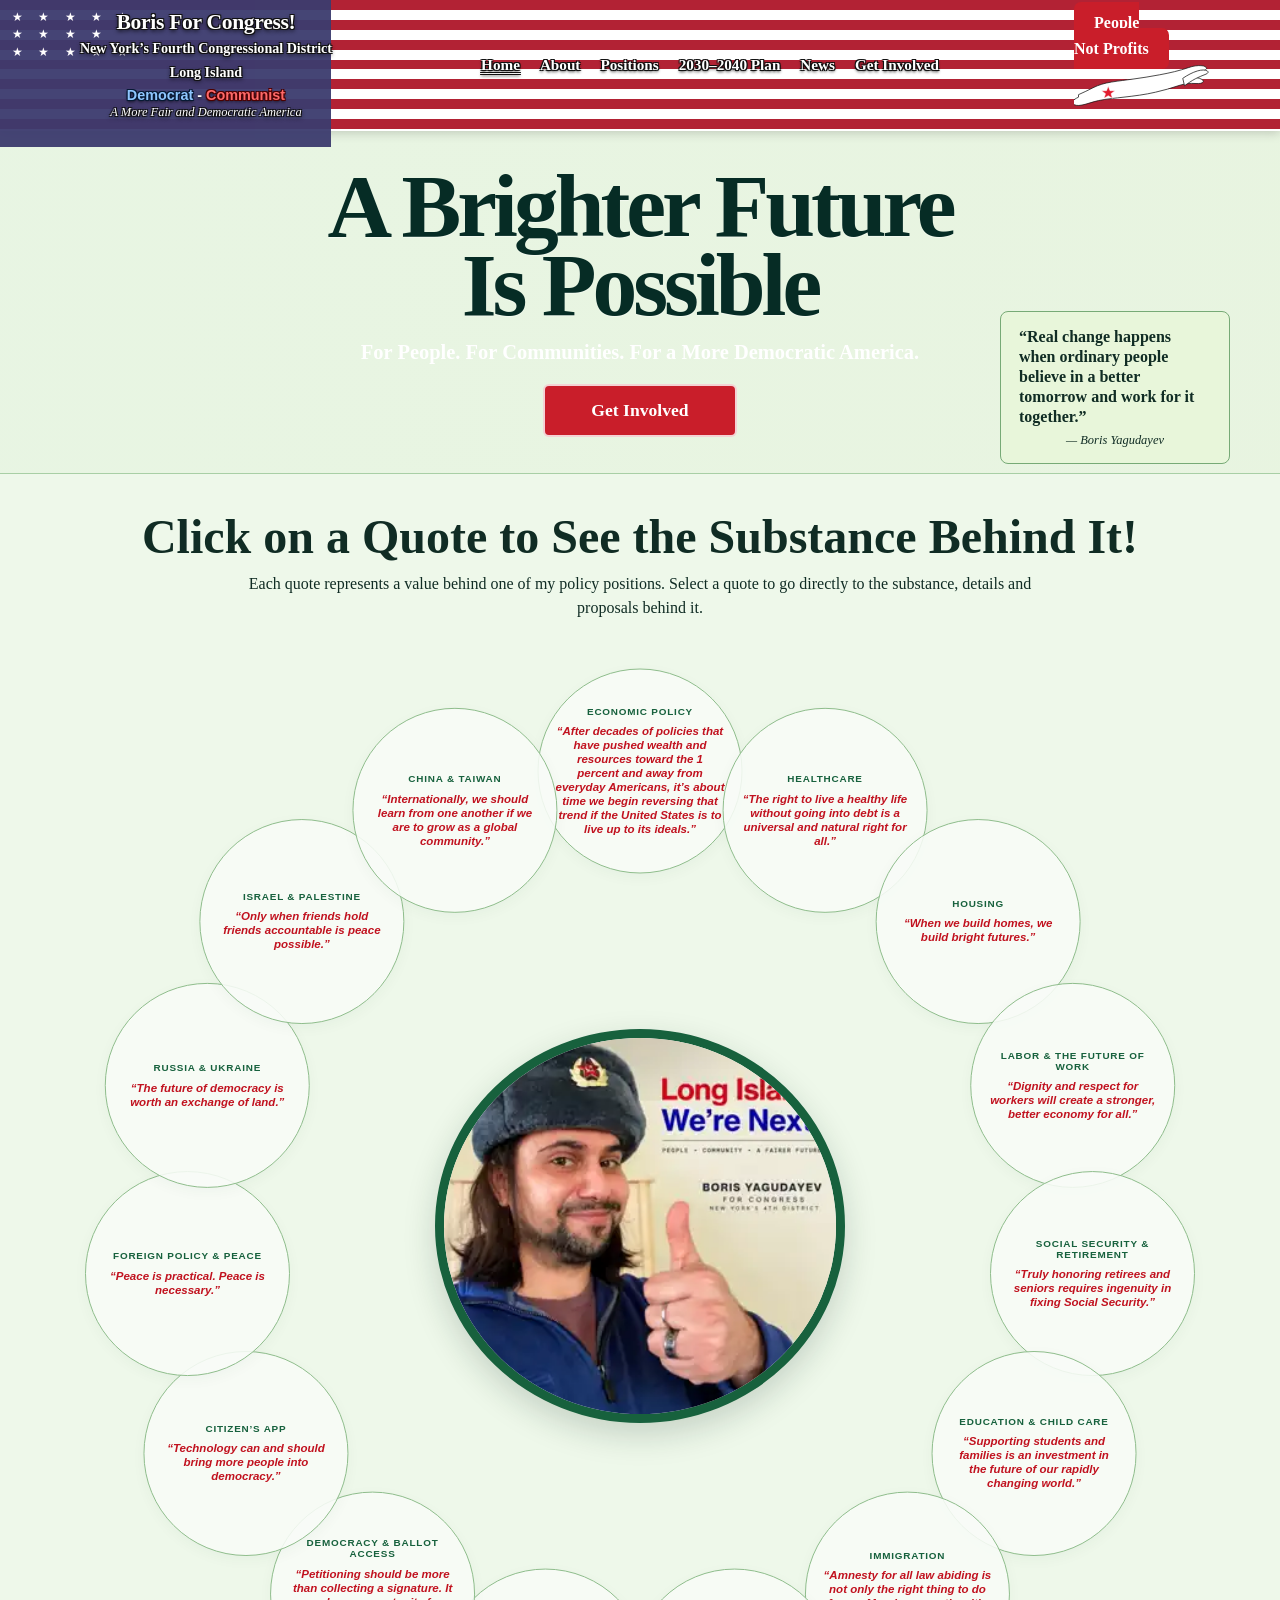
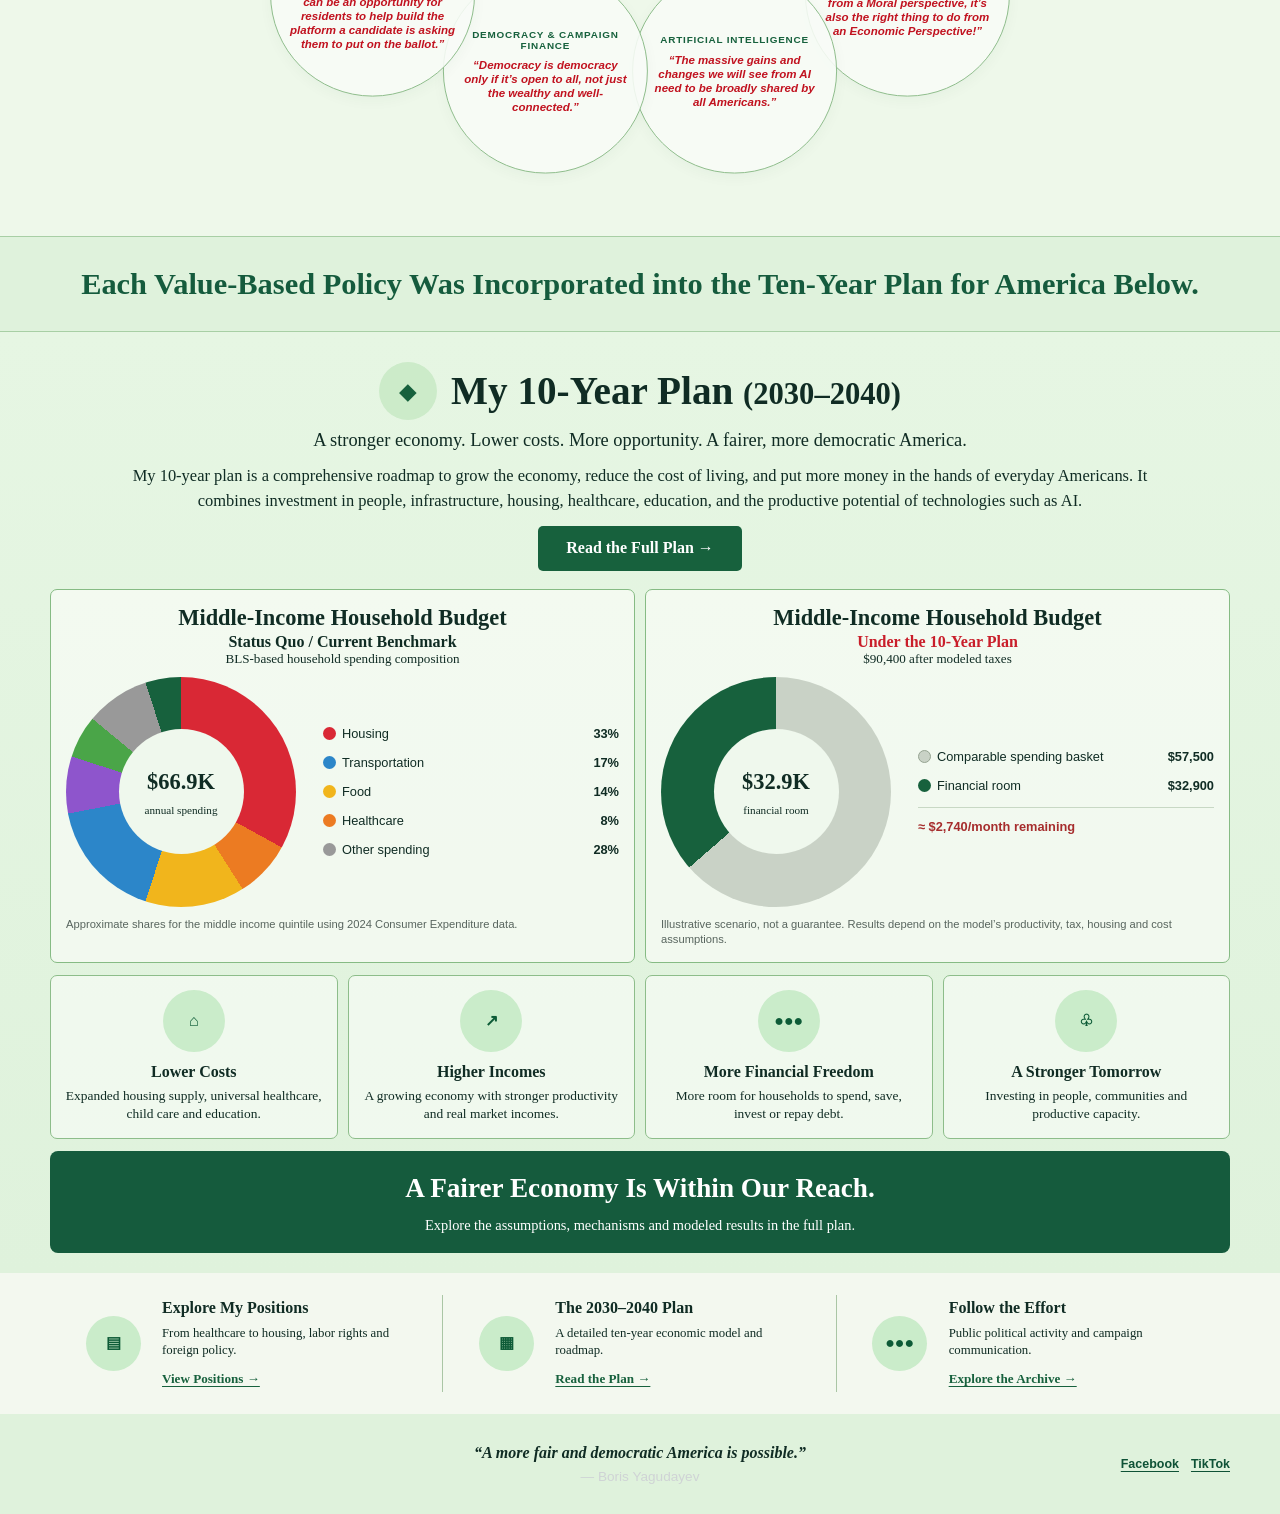
==== commit eed62f84: "Place Long Island star beside People Not Profits" ====
--- a/index.html
+++ b/index.html
@@ -2,7 +2,7 @@
 <html lang="en"><head><meta charset="utf-8"><meta name="viewport" content="width=device-width,initial-scale=1">
 <title>Boris Yagudayev | NY-4 Congressional Effort & Policy Positions</title><meta name="description" content="Official public website of Boris Yagudayev of Long Island, New York. Explore his NY-4 congressional effort, policy positions, 2030–2040 economic plan, biography and public archive."><meta name="robots" content="index,follow"><meta name="google-site-verification" content="TGRehpMnRhaTFhnfC8mLvSbfM0a0paQ94l92LKnwdWw"><link rel="canonical" href="https://borisyagudayev89nycd4.github.io/boris-yagudayev/"><link rel="stylesheet" href="style.css"></head>
 <body class="concept-home">
-<header class="concept-header"><div class="wrap concept-nav"><div class="concept-brand"><a href="index.html">Boris For Congress!<br><span>New York’s Fourth Congressional District</span><br><span>Long Island</span></a><div class="party-label"><strong class="party-dem">Democrat</strong><b class="party-separator"> - </b><strong class="party-com">Communist</strong></div><em>A More Fair and Democratic America</em></div><nav><a aria-current="page" href="index.html">Home</a><a href="about.html">About</a><a href="positions.html">Positions</a><a href="plan.html">2030–2040 Plan</a><a href="archive.html">News</a><a href="#get-involved">Get Involved</a></nav><a class="people-badge" href="#get-involved">People<br>Not Profits</a></div></header>
+<header class="concept-header"><div class="wrap concept-nav"><div class="concept-brand"><a href="index.html">Boris For Congress!<br><span>New York’s Fourth Congressional District</span><br><span>Long Island</span></a><div class="party-label"><strong class="party-dem">Democrat</strong><b class="party-separator"> - </b><strong class="party-com">Communist</strong></div><em>A More Fair and Democratic America</em></div><nav><a aria-current="page" href="index.html">Home</a><a href="about.html">About</a><a href="positions.html">Positions</a><a href="plan.html">2030–2040 Plan</a><a href="archive.html">News</a><a href="#get-involved">Get Involved</a></nav><div class="header-mark"><a class="people-badge" href="#get-involved">People<br>Not Profits</a><img class="long-island-star" src="long-island-star.svg" alt="White silhouette of Long Island with a red star marking the approximate location of New York’s Fourth Congressional District"></div></div></header>
 <main>
 <section class="concept-hero"><div class="hero-shade"></div><div class="wrap concept-hero-content"><h1>A Brighter Future<br>Is Possible</h1><p style="color:#fff;font-weight:700;">For People. For Communities. For a More Democratic America.</p><a class="concept-cta" href="#get-involved">Get Involved</a><blockquote>“Real change happens when ordinary people believe in a better tomorrow and work for it together.”<cite>— Boris Yagudayev</cite></blockquote></div></section>
 <section class="home-policy-quotes"><div class="wrap"><h2>Click on a Quote to See the Substance Behind It!</h2><p class="home-policy-intro">Each quote represents a value behind one of my policy positions. Select a quote to go directly to the substance, details and proposals behind it.</p><div class="policy-wheel"><div class="policy-wheel-center"><img src="policy-wheel-center.svg" alt="Boris Yagudayev giving a thumbs up beside the words Long Island — We're Next!"></div><a class="policy-quote-link wheel-quote q1" href="positions.html#economic-policy"><span>ECONOMIC POLICY</span><blockquote>“After decades of policies that have pushed wealth and resources toward the 1 percent and away from everyday Americans, it’s about time we begin reversing that trend if the United States is to live up to its ideals.”</blockquote><b>Read the policy →</b></a>
--- a/style.css
+++ b/style.css
@@ -66,3 +66,21 @@
 .concept-brand em{margin-top:4px;font-size:.78rem}.party-label{font-family:Arial,sans-serif;font-size:.9rem;font-style:normal;font-weight:900;margin-top:5px;line-height:1}.party-dem{color:#55a7ff}.party-separator{color:#fff}.party-com{color:#ff4b4b}
 .concept-header nav a{color:#fff;text-shadow:0 1px 2px rgba(0,0,0,.8)}.concept-header nav a[aria-current="page"]{color:#fff;text-decoration:underline;font-weight:800}
 @media(max-width:900px){.concept-header:before{width:34%}.concept-nav{grid-template-columns:1fr;gap:10px;padding:12px}.concept-header nav{justify-content:flex-start}.people-badge{justify-self:start}}
+
+/* Center campaign identity within header */
+.concept-brand{text-align:center;align-items:center;justify-self:center;width:100%}
+
+/* Direct-on-flag header treatment: remove blue overlay */
+.concept-nav{background:transparent;box-shadow:none}
+.concept-brand>a,.concept-brand>a span,.concept-brand em{
+  color:#fff;
+  text-shadow:-1px -1px 0 #111,1px -1px 0 #111,-1px 1px 0 #111,1px 1px 0 #111,0 2px 4px rgba(0,0,0,.9)
+}
+.party-dem{color:#8fc7ff;text-shadow:-1px -1px 0 #071a35,1px -1px 0 #071a35,-1px 1px 0 #071a35,1px 1px 0 #071a35,0 2px 3px rgba(0,0,0,.8)}
+.party-separator{color:#fff;text-shadow:0 1px 3px #000}
+.party-com{color:#ff6969;text-shadow:-1px -1px 0 #4d0000,1px -1px 0 #4d0000,-1px 1px 0 #4d0000,1px 1px 0 #4d0000,0 2px 3px rgba(0,0,0,.8)}
+.concept-header nav a{
+  color:#fff;
+  font-weight:800;
+  text-shadow:-1px -1px 0 #111,1px -1px 0 #111,-1px 1px 0 #111,1px 1px 0 #111,0 2px 3px rgba(0,0,0,.85)
+}
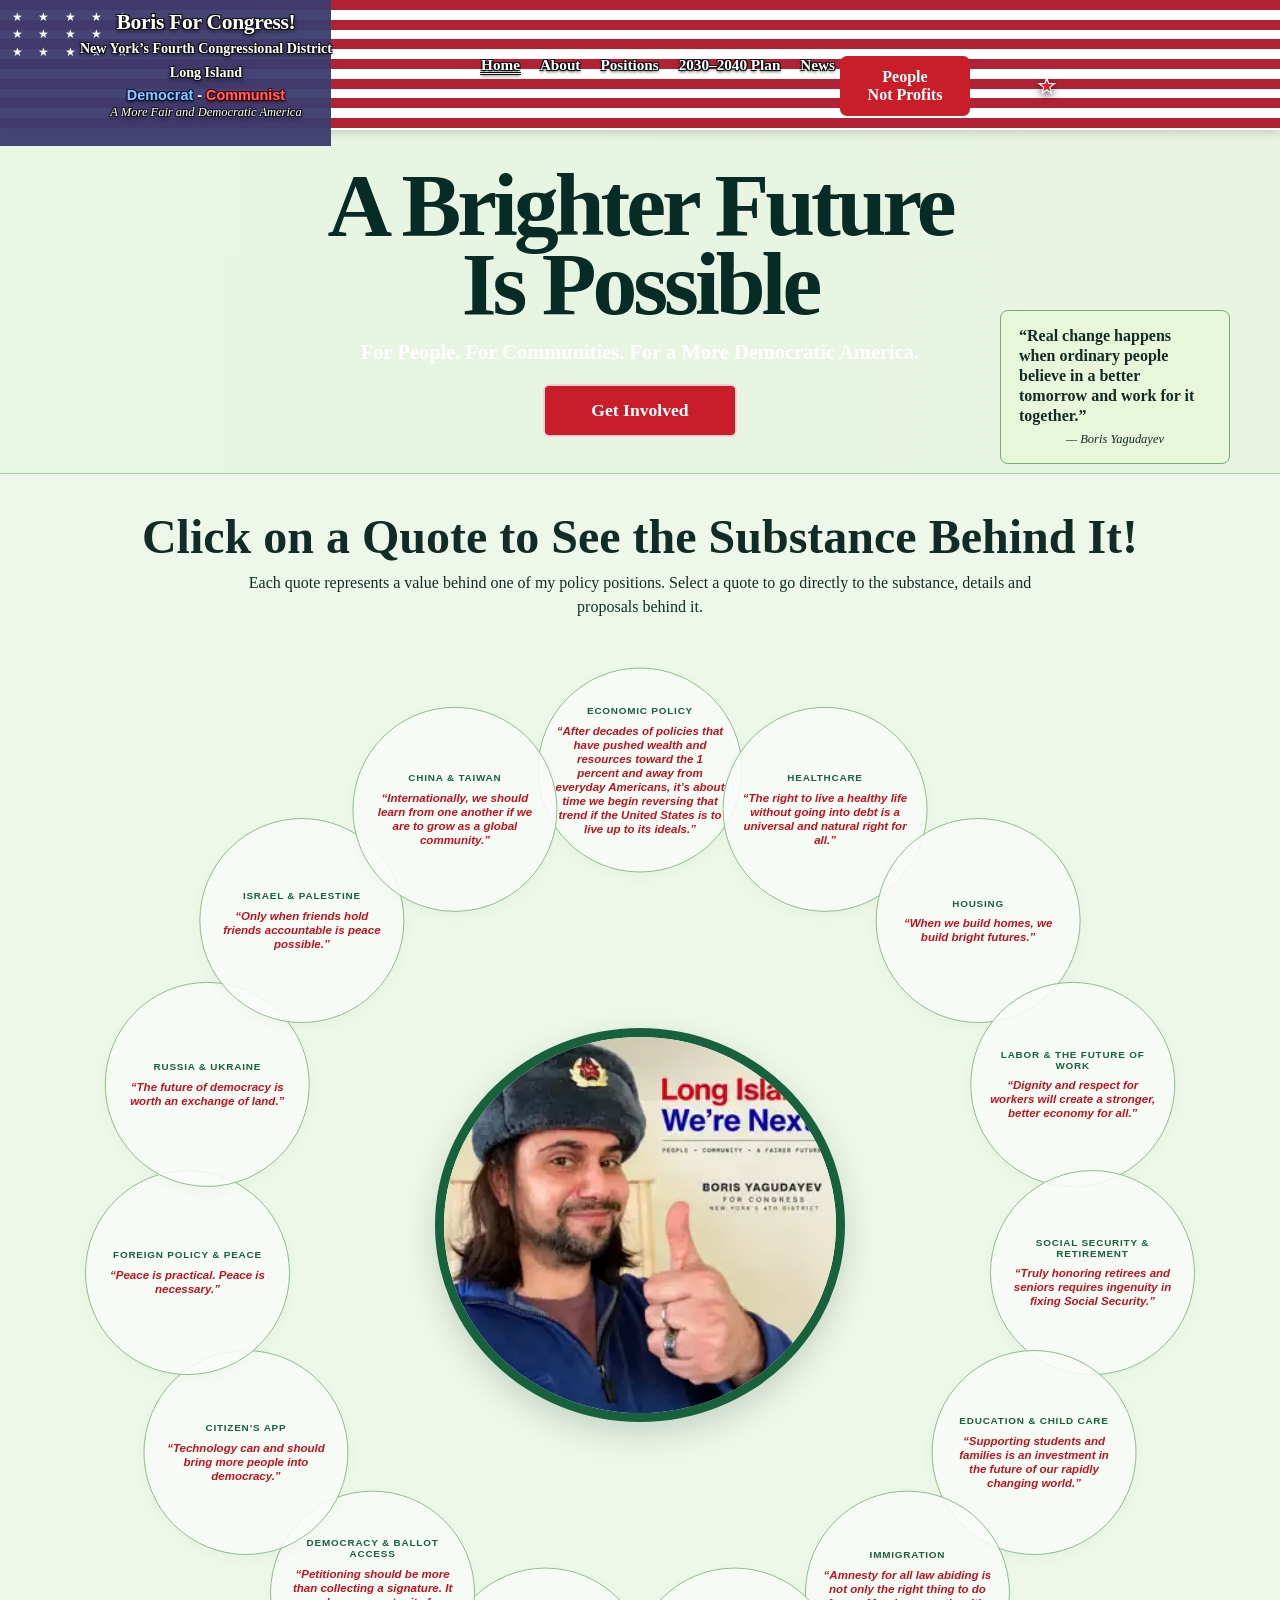
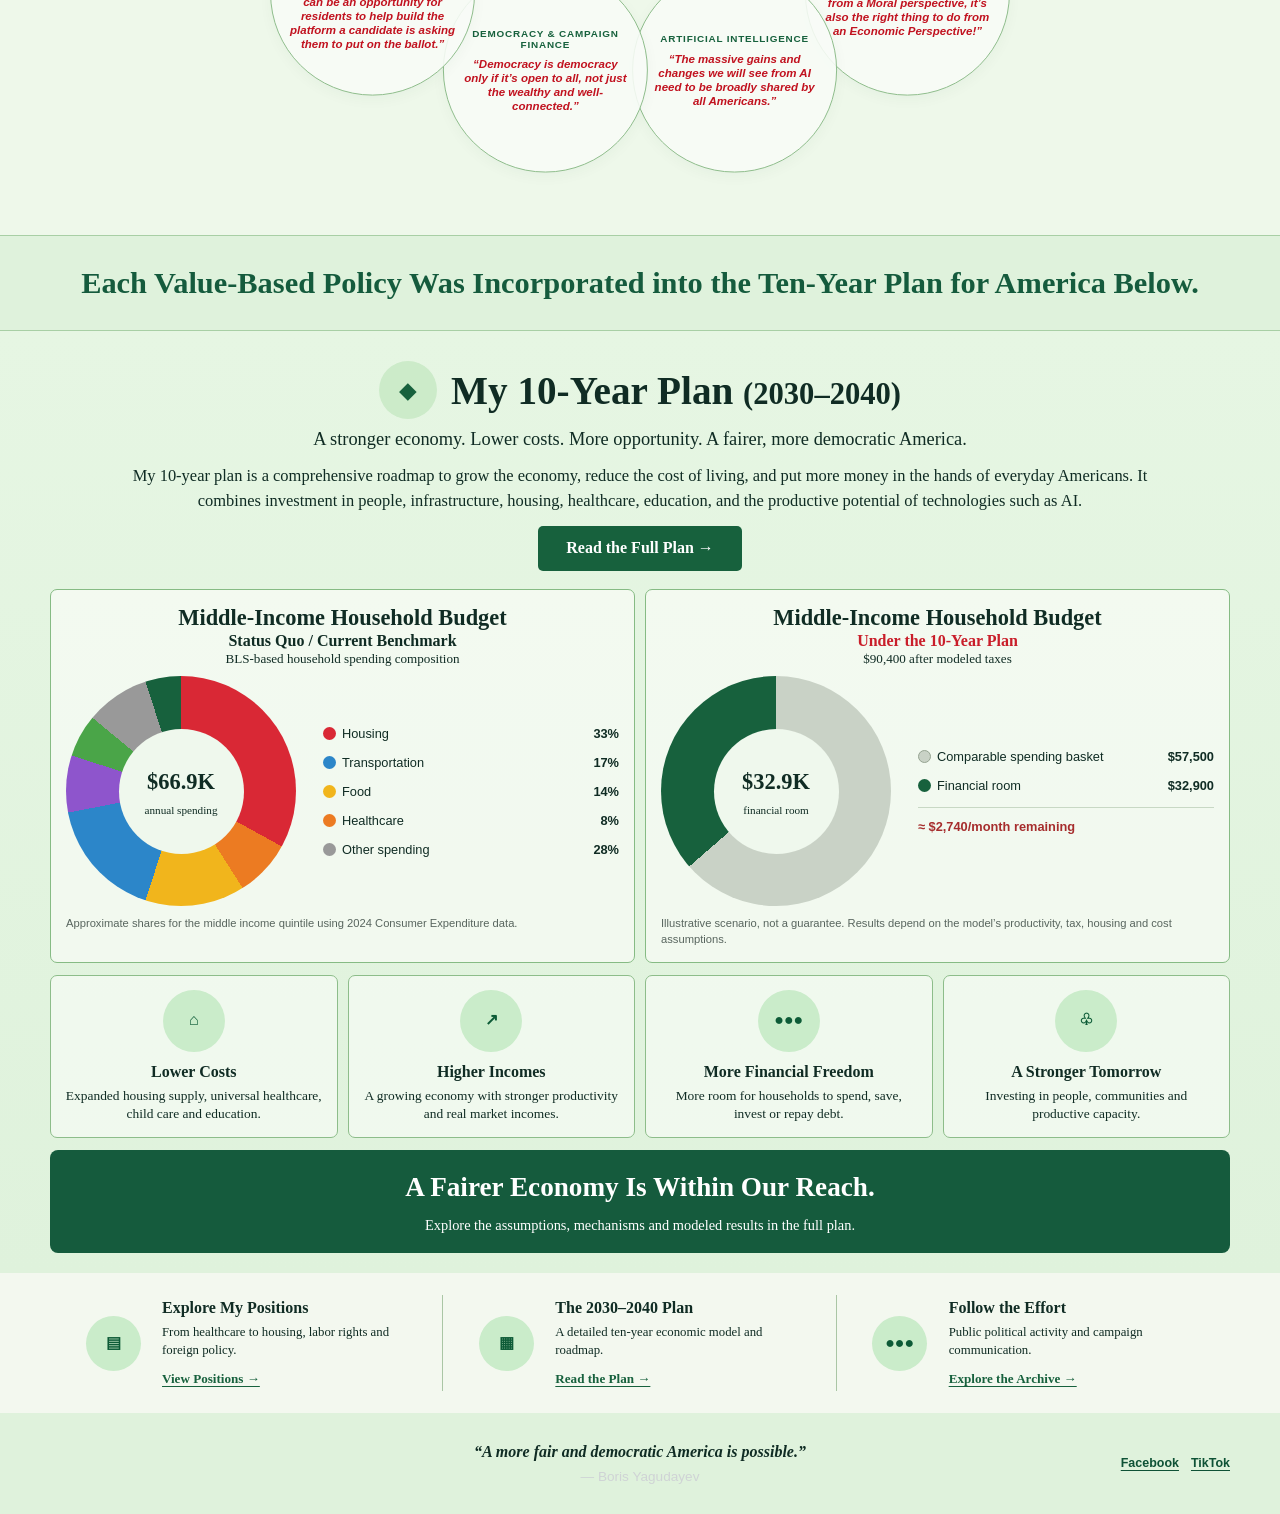
==== commit bc81ff52: "Use accurate Long Island silhouette in header" ====
--- a/index.html
+++ b/index.html
@@ -2,7 +2,22 @@
 <html lang="en"><head><meta charset="utf-8"><meta name="viewport" content="width=device-width,initial-scale=1">
 <title>Boris Yagudayev | NY-4 Congressional Effort & Policy Positions</title><meta name="description" content="Official public website of Boris Yagudayev of Long Island, New York. Explore his NY-4 congressional effort, policy positions, 2030–2040 economic plan, biography and public archive."><meta name="robots" content="index,follow"><meta name="google-site-verification" content="TGRehpMnRhaTFhnfC8mLvSbfM0a0paQ94l92LKnwdWw"><link rel="canonical" href="https://borisyagudayev89nycd4.github.io/boris-yagudayev/"><link rel="stylesheet" href="style.css"></head>
 <body class="concept-home">
-<header class="concept-header"><div class="wrap concept-nav"><div class="concept-brand"><a href="index.html">Boris For Congress!<br><span>New York’s Fourth Congressional District</span><br><span>Long Island</span></a><div class="party-label"><strong class="party-dem">Democrat</strong><b class="party-separator"> - </b><strong class="party-com">Communist</strong></div><em>A More Fair and Democratic America</em></div><nav><a aria-current="page" href="index.html">Home</a><a href="about.html">About</a><a href="positions.html">Positions</a><a href="plan.html">2030–2040 Plan</a><a href="archive.html">News</a><a href="#get-involved">Get Involved</a></nav><div class="header-mark"><a class="people-badge" href="#get-involved">People<br>Not Profits</a><img class="long-island-star" src="long-island-star.svg" alt="White silhouette of Long Island with a red star marking the approximate location of New York’s Fourth Congressional District"></div></div></header>
+<header class="concept-header"><div class="wrap concept-nav"><div class="concept-brand"><a href="index.html">Boris For Congress!<br><span>New York’s Fourth Congressional District</span><br><span>Long Island</span></a><div class="party-label"><strong class="party-dem">Democrat</strong><b class="party-separator"> - </b><strong class="party-com">Communist</strong></div><em>A More Fair and Democratic America</em></div><nav><a aria-current="page" href="index.html">Home</a><a href="about.html">About</a><a href="positions.html">Positions</a><a href="plan.html">2030–2040 Plan</a><a href="archive.html">News</a><a href="#get-involved">Get Involved</a></nav><div class="header-mark"><a class="people-badge" href="#get-involved">People<br>Not Profits</a><svg class="long-island-star" viewBox="0 0 960 383" role="img" aria-label="Accurate white silhouette of Long Island with a red star marking the approximate location of New York’s Fourth Congressional District">
+<defs>
+  <filter id="li-threshold" color-interpolation-filters="sRGB">
+    <feComponentTransfer>
+      <feFuncR type="linear" slope="5" intercept="-2"/>
+      <feFuncG type="linear" slope="5" intercept="-2"/>
+      <feFuncB type="linear" slope="5" intercept="-2"/>
+    </feComponentTransfer>
+  </filter>
+  <mask id="li-shape-mask" x="0" y="0" width="960" height="383" maskUnits="userSpaceOnUse" style="mask-type:luminance">
+    <image href="https://upload.wikimedia.org/wikipedia/commons/thumb/6/69/Blank_Map_of_Long_Island.svg/960px-Blank_Map_of_Long_Island.svg.png" x="0" y="0" width="960" height="383" preserveAspectRatio="none" filter="url(#li-threshold)"/>
+  </mask>
+</defs>
+<rect x="0" y="0" width="960" height="383" fill="#fff" mask="url(#li-shape-mask)"/>
+<polygon fill="#e21b2d" stroke="#fff" stroke-width="5" points="262,222 270,244 294,245 275,260 281,284 262,270 243,284 249,260 230,245 254,244"/>
+</svg></div></div></header>
 <main>
 <section class="concept-hero"><div class="hero-shade"></div><div class="wrap concept-hero-content"><h1>A Brighter Future<br>Is Possible</h1><p style="color:#fff;font-weight:700;">For People. For Communities. For a More Democratic America.</p><a class="concept-cta" href="#get-involved">Get Involved</a><blockquote>“Real change happens when ordinary people believe in a better tomorrow and work for it together.”<cite>— Boris Yagudayev</cite></blockquote></div></section>
 <section class="home-policy-quotes"><div class="wrap"><h2>Click on a Quote to See the Substance Behind It!</h2><p class="home-policy-intro">Each quote represents a value behind one of my policy positions. Select a quote to go directly to the substance, details and proposals behind it.</p><div class="policy-wheel"><div class="policy-wheel-center"><img src="policy-wheel-center.svg" alt="Boris Yagudayev giving a thumbs up beside the words Long Island — We're Next!"></div><a class="policy-quote-link wheel-quote q1" href="positions.html#economic-policy"><span>ECONOMIC POLICY</span><blockquote>“After decades of policies that have pushed wealth and resources toward the 1 percent and away from everyday Americans, it’s about time we begin reversing that trend if the United States is to live up to its ideals.”</blockquote><b>Read the policy →</b></a>
--- a/style.css
+++ b/style.css
@@ -84,3 +84,11 @@
   font-weight:800;
   text-shadow:-1px -1px 0 #111,1px -1px 0 #111,-1px 1px 0 #111,1px 1px 0 #111,0 2px 3px rgba(0,0,0,.85)
 }
+
+/* Long Island marker beside People Not Profits */
+.header-mark{justify-self:end;display:flex;align-items:flex-end;gap:14px;align-self:end;padding-bottom:2px}
+.header-mark .people-badge{justify-self:auto;flex:0 0 auto}
+.long-island-star{display:block;width:230px;max-width:32vw;height:auto;filter:drop-shadow(0 3px 4px rgba(0,0,0,.7))}
+@media(max-width:1100px){.long-island-star{width:210px;max-width:30vw}.header-mark{gap:10px}}
+@media(max-width:900px){.header-mark{justify-self:stretch;align-self:auto;width:100%;justify-content:space-between;align-items:flex-end}.long-island-star{width:240px;max-width:48vw}}
+@media(max-width:520px){.header-mark{width:100%;gap:8px}.long-island-star{width:210px;max-width:58vw}.header-mark .people-badge{font-size:.82rem}}
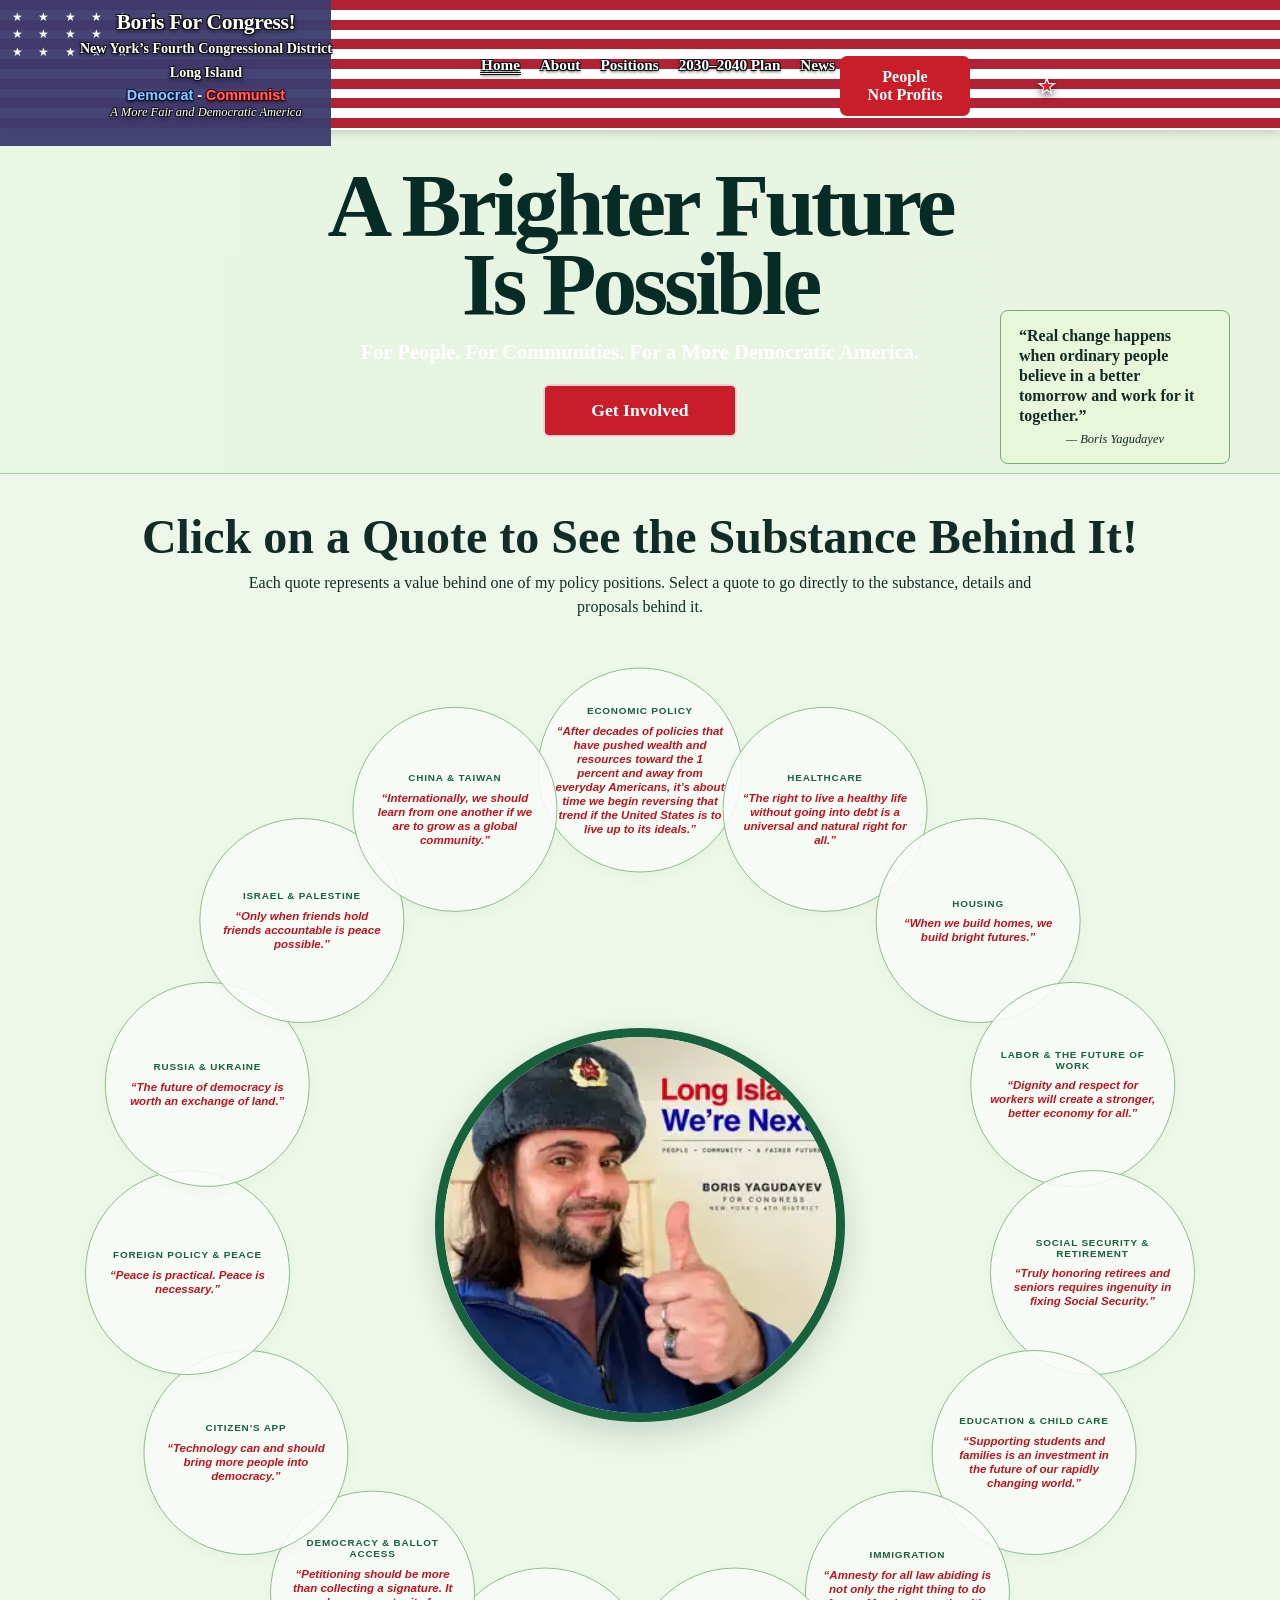
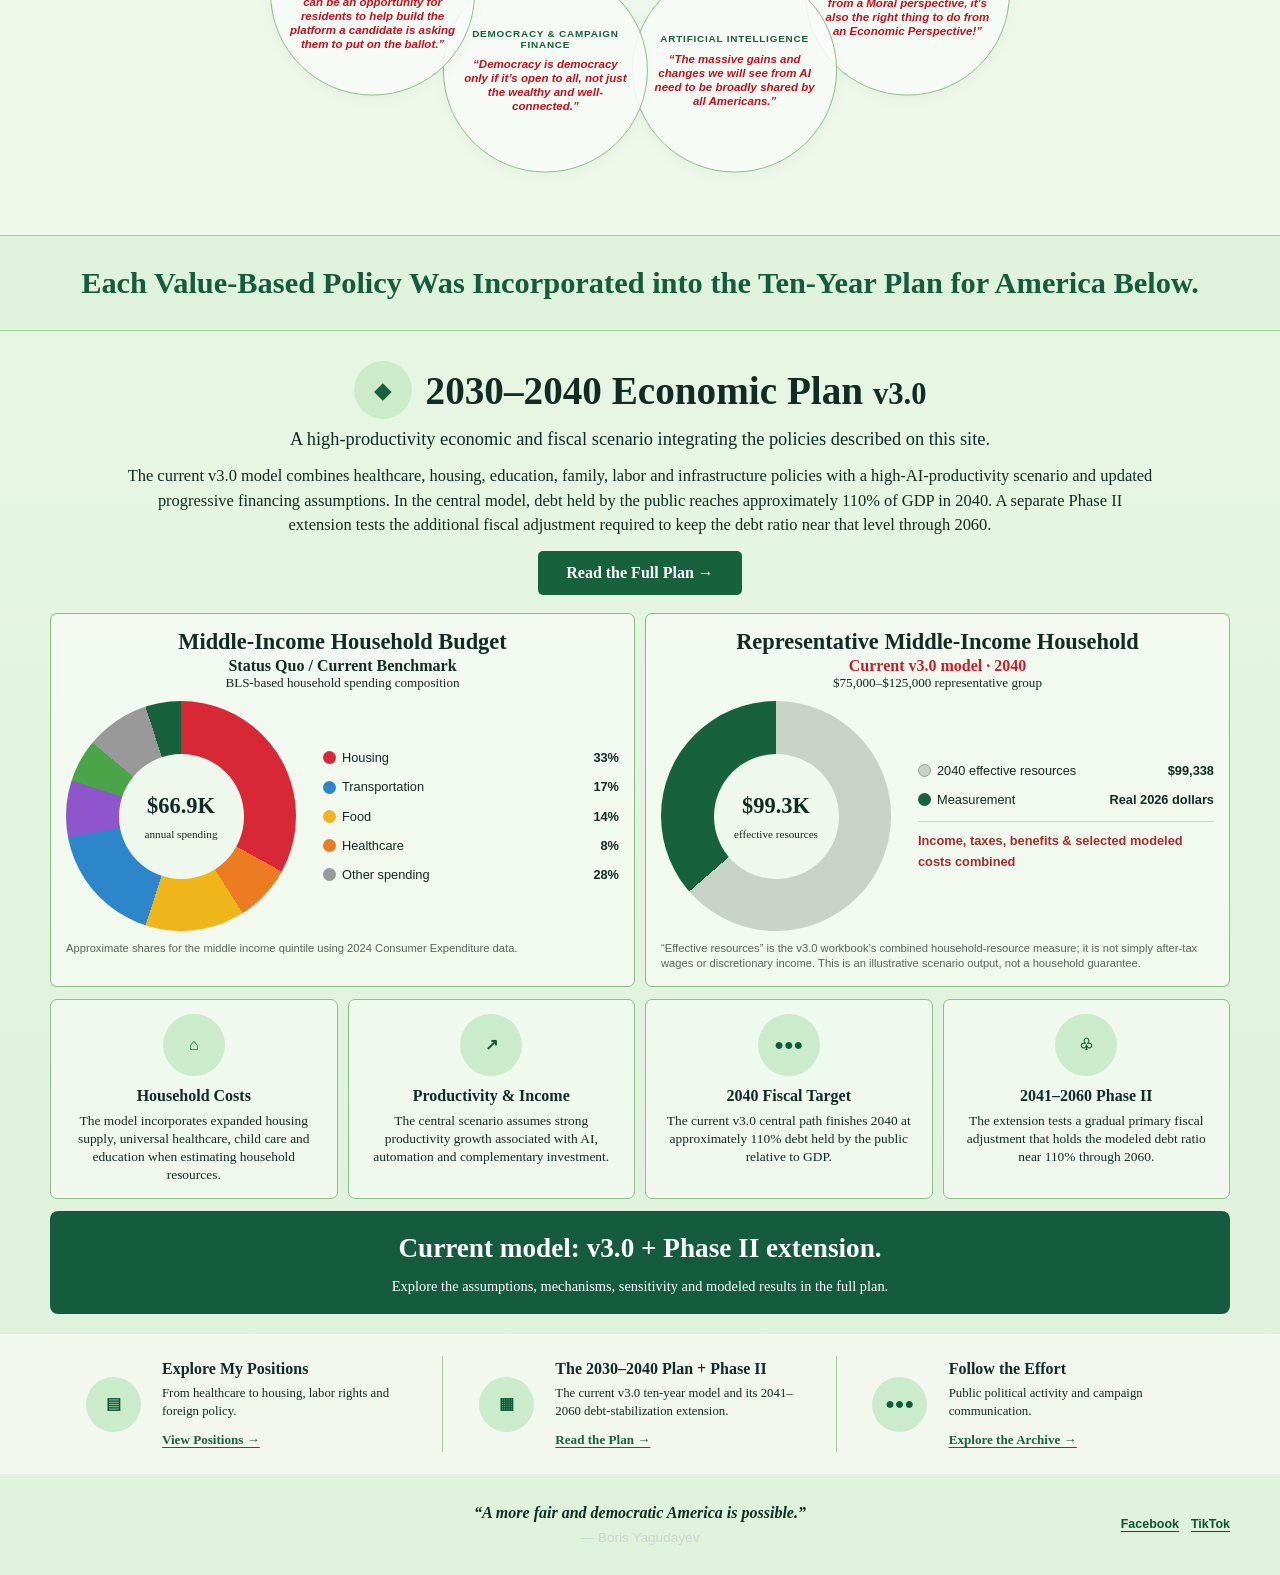
==== commit 1d6ed6b3: "Audit homepage for v3.0 and Phase II model" ====
--- a/index.html
+++ b/index.html
@@ -36,12 +36,12 @@
 <a class="policy-quote-link wheel-quote q14" href="positions.html#israel-and-palestine"><span>ISRAEL & PALESTINE</span><blockquote>“Only when friends hold friends accountable is peace possible.”</blockquote><b>Read the policy →</b></a>
 <a class="policy-quote-link wheel-quote q15" href="positions.html#china-and-taiwan"><span>CHINA & TAIWAN</span><blockquote>“Internationally, we should learn from one another if we are to grow as a global community.”</blockquote><b>Read the policy →</b></a></div></div></div></section>
 <section class="plan-transition"><div class="wrap"><p>Each Value-Based Policy Was Incorporated into the Ten-Year Plan for America Below.</p></div></section>
-<section class="concept-plan"><div class="wrap"><div class="concept-plan-title"><span class="leaf-icon">◆</span><h2>My 10-Year Plan <small>(2030–2040)</small></h2></div><p class="concept-subhead">A stronger economy. Lower costs. More opportunity. A fairer, more democratic America.</p><p class="concept-plan-copy">My 10-year plan is a comprehensive roadmap to grow the economy, reduce the cost of living, and put more money in the hands of everyday Americans. It combines investment in people, infrastructure, housing, healthcare, education, and the productive potential of technologies such as AI.</p><a class="green-button" href="plan.html">Read the Full Plan →</a>
+<section class="concept-plan"><div class="wrap"><div class="concept-plan-title"><span class="leaf-icon">◆</span><h2>2030–2040 Economic Plan <small>v3.0</small></h2></div><p class="concept-subhead">A high-productivity economic and fiscal scenario integrating the policies described on this site.</p><p class="concept-plan-copy">The current v3.0 model combines healthcare, housing, education, family, labor and infrastructure policies with a high-AI-productivity scenario and updated progressive financing assumptions. In the central model, debt held by the public reaches approximately 110% of GDP in 2040. A separate Phase II extension tests the additional fiscal adjustment required to keep the debt ratio near that level through 2060.</p><a class="green-button" href="plan.html">Read the Full Plan →</a>
 <div class="concept-budget-grid">
 <figure class="concept-budget-card"><figcaption><strong>Middle-Income Household Budget</strong><b>Status Quo / Current Benchmark</b><span>BLS-based household spending composition</span></figcaption><div class="concept-budget-body"><div class="concept-donut concept-donut-base"><div><strong>$66.9K</strong><span>annual spending</span></div></div><div class="concept-legend"><span><i class="c-housing"></i>Housing <b>33%</b></span><span><i class="c-transport"></i>Transportation <b>17%</b></span><span><i class="c-food"></i>Food <b>14%</b></span><span><i class="c-health"></i>Healthcare <b>8%</b></span><span><i class="c-other"></i>Other spending <b>28%</b></span></div></div><p class="concept-note">Approximate shares for the middle income quintile using 2024 Consumer Expenditure data.</p></figure>
-<figure class="concept-budget-card"><figcaption><strong>Middle-Income Household Budget</strong><b class="red-label">Under the 10-Year Plan</b><span>$90,400 after modeled taxes</span></figcaption><div class="concept-budget-body"><div class="concept-donut concept-donut-plan"><div><strong>$32.9K</strong><span>financial room</span></div></div><div class="concept-legend"><span><i class="c-basket"></i>Comparable spending basket <b>$57,500</b></span><span><i class="c-room"></i>Financial room <b>$32,900</b></span><span class="monthly-room">≈ $2,740/month remaining</span></div></div><p class="concept-note">Illustrative scenario, not a guarantee. Results depend on the model’s productivity, tax, housing and cost assumptions.</p></figure></div>
-<div class="concept-benefits"><article><span>⌂</span><h3>Lower Costs</h3><p>Expanded housing supply, universal healthcare, child care and education.</p></article><article><span>↗</span><h3>Higher Incomes</h3><p>A growing economy with stronger productivity and real market incomes.</p></article><article><span>●●●</span><h3>More Financial Freedom</h3><p>More room for households to spend, save, invest or repay debt.</p></article><article><span>♧</span><h3>A Stronger Tomorrow</h3><p>Investing in people, communities and productive capacity.</p></article></div>
-<div class="concept-banner"><strong>A Fairer Economy Is Within Our Reach.</strong><span>Explore the assumptions, mechanisms and modeled results in the full plan.</span></div>
+<figure class="concept-budget-card"><figcaption><strong>Representative Middle-Income Household</strong><b class="red-label">Current v3.0 model · 2040</b><span>$75,000–$125,000 representative group</span></figcaption><div class="concept-budget-body"><div class="concept-donut concept-donut-plan"><div><strong>$99.3K</strong><span>effective resources</span></div></div><div class="concept-legend"><span><i class="c-basket"></i>2040 effective resources <b>$99,338</b></span><span><i class="c-room"></i>Measurement <b>Real 2026 dollars</b></span><span class="monthly-room">Income, taxes, benefits & selected modeled costs combined</span></div></div><p class="concept-note">“Effective resources” is the v3.0 workbook’s combined household-resource measure; it is not simply after-tax wages or discretionary income. This is an illustrative scenario output, not a household guarantee.</p></figure></div>
+<div class="concept-benefits"><article><span>⌂</span><h3>Household Costs</h3><p>The model incorporates expanded housing supply, universal healthcare, child care and education when estimating household resources.</p></article><article><span>↗</span><h3>Productivity & Income</h3><p>The central scenario assumes strong productivity growth associated with AI, automation and complementary investment.</p></article><article><span>●●●</span><h3>2040 Fiscal Target</h3><p>The current v3.0 central path finishes 2040 at approximately 110% debt held by the public relative to GDP.</p></article><article><span>♧</span><h3>2041–2060 Phase II</h3><p>The extension tests a gradual primary fiscal adjustment that holds the modeled debt ratio near 110% through 2060.</p></article></div>
+<div class="concept-banner"><strong>Current model: v3.0 + Phase II extension.</strong><span>Explore the assumptions, mechanisms, sensitivity and modeled results in the full plan.</span></div>
 </div></section>
-<section class="concept-links" id="get-involved"><div class="wrap"><article><span>▤</span><div><h3>Explore My Positions</h3><p>From healthcare to housing, labor rights and foreign policy.</p><a href="positions.html">View Positions →</a></div></article><article><span>▦</span><div><h3>The 2030–2040 Plan</h3><p>A detailed ten-year economic model and roadmap.</p><a href="plan.html">Read the Plan →</a></div></article><article><span>●●●</span><div><h3>Follow the Effort</h3><p>Public political activity and campaign communication.</p><a href="archive.html">Explore the Archive →</a></div></article></div></section>
+<section class="concept-links" id="get-involved"><div class="wrap"><article><span>▤</span><div><h3>Explore My Positions</h3><p>From healthcare to housing, labor rights and foreign policy.</p><a href="positions.html">View Positions →</a></div></article><article><span>▦</span><div><h3>The 2030–2040 Plan + Phase II</h3><p>The current v3.0 ten-year model and its 2041–2060 debt-stabilization extension.</p><a href="plan.html">Read the Plan →</a></div></article><article><span>●●●</span><div><h3>Follow the Effort</h3><p>Public political activity and campaign communication.</p><a href="archive.html">Explore the Archive →</a></div></article></div></section>
 </main><footer class="concept-footer"><div class="wrap"><div><strong>“A more fair and democratic America is possible.”</strong><span>— Boris Yagudayev</span></div><div class="footer-social"><a href="https://www.facebook.com/share/g/1Dkjc7GqKi/?mibextid=wwXIfr" target="_blank" rel="noopener noreferrer">Facebook</a><a href="https://www.tiktok.com/@borisyagudayev" target="_blank" rel="noopener noreferrer">TikTok</a></div></div></footer></body></html>
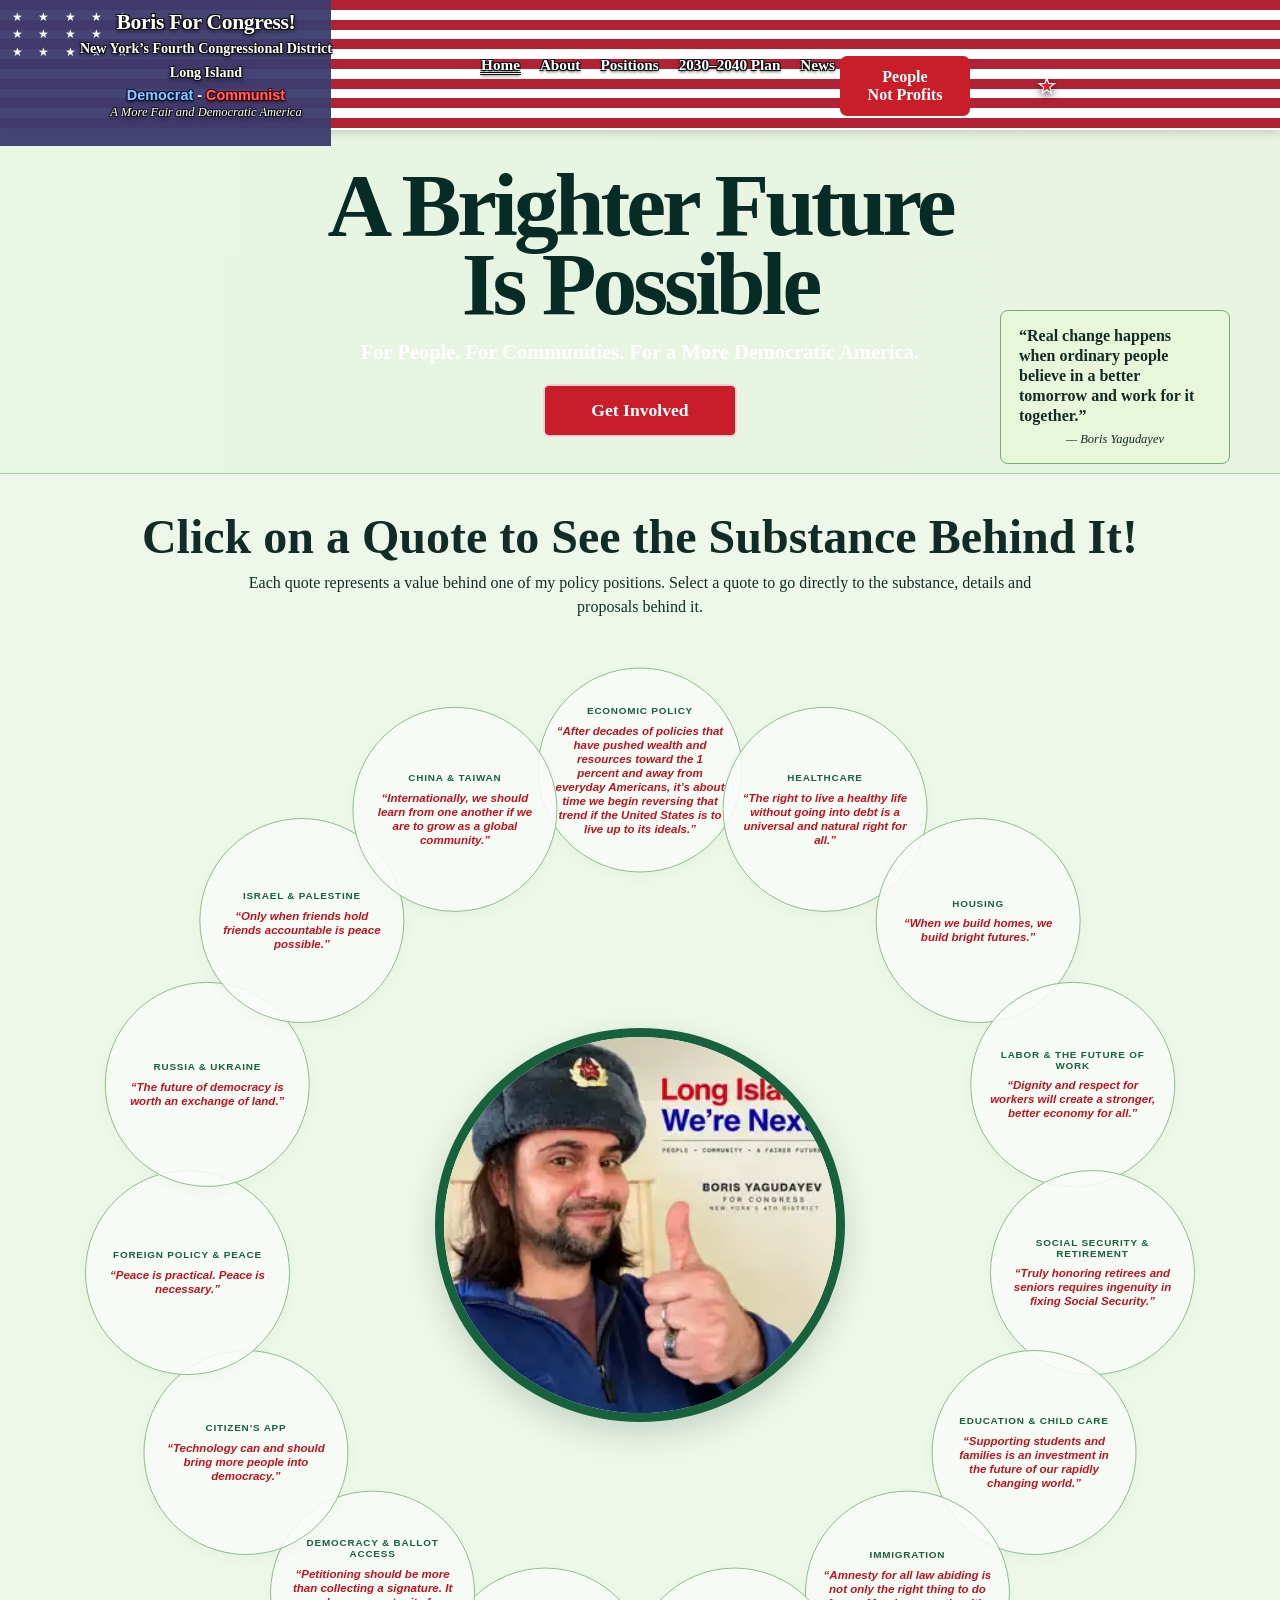
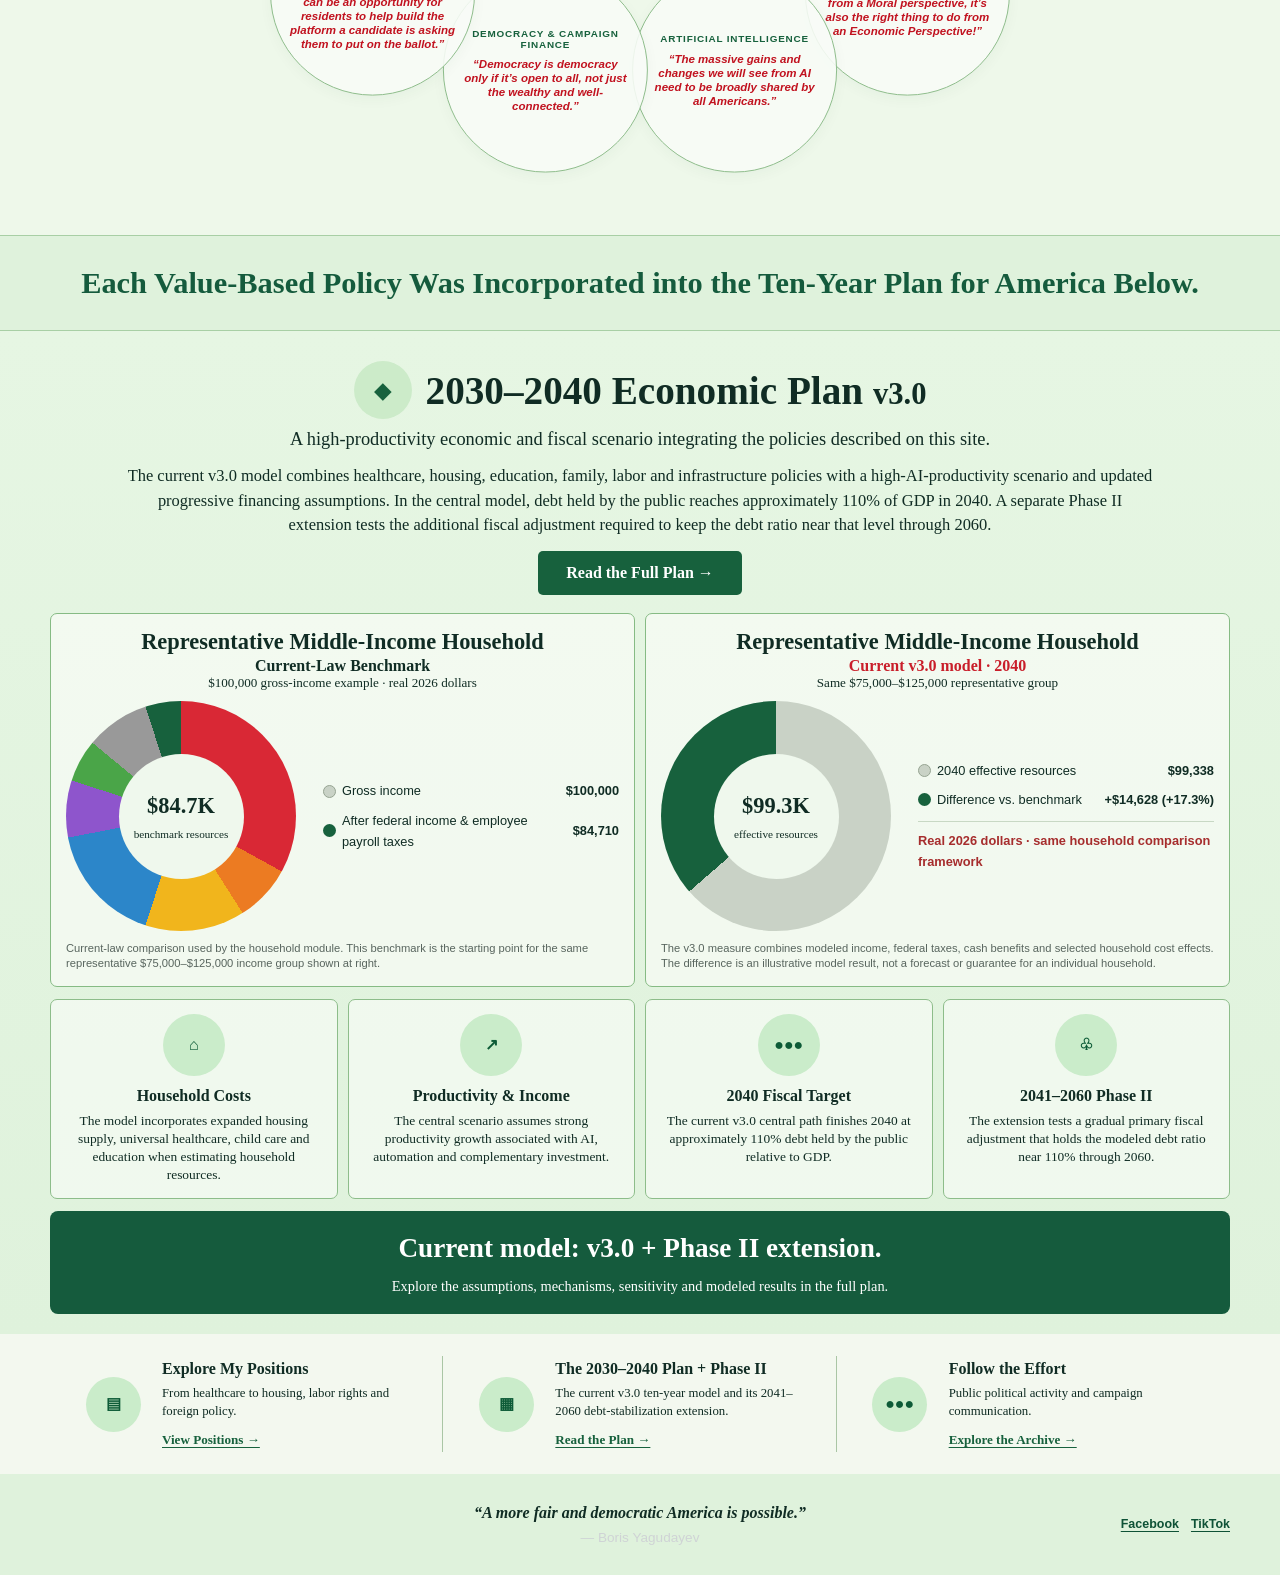
==== commit bf2d99eb: "Redesign homepage household comparison on consistent v3.0 basis" ====
--- a/index.html
+++ b/index.html
@@ -38,8 +38,8 @@
 <section class="plan-transition"><div class="wrap"><p>Each Value-Based Policy Was Incorporated into the Ten-Year Plan for America Below.</p></div></section>
 <section class="concept-plan"><div class="wrap"><div class="concept-plan-title"><span class="leaf-icon">◆</span><h2>2030–2040 Economic Plan <small>v3.0</small></h2></div><p class="concept-subhead">A high-productivity economic and fiscal scenario integrating the policies described on this site.</p><p class="concept-plan-copy">The current v3.0 model combines healthcare, housing, education, family, labor and infrastructure policies with a high-AI-productivity scenario and updated progressive financing assumptions. In the central model, debt held by the public reaches approximately 110% of GDP in 2040. A separate Phase II extension tests the additional fiscal adjustment required to keep the debt ratio near that level through 2060.</p><a class="green-button" href="plan.html">Read the Full Plan →</a>
 <div class="concept-budget-grid">
-<figure class="concept-budget-card"><figcaption><strong>Middle-Income Household Budget</strong><b>Status Quo / Current Benchmark</b><span>BLS-based household spending composition</span></figcaption><div class="concept-budget-body"><div class="concept-donut concept-donut-base"><div><strong>$66.9K</strong><span>annual spending</span></div></div><div class="concept-legend"><span><i class="c-housing"></i>Housing <b>33%</b></span><span><i class="c-transport"></i>Transportation <b>17%</b></span><span><i class="c-food"></i>Food <b>14%</b></span><span><i class="c-health"></i>Healthcare <b>8%</b></span><span><i class="c-other"></i>Other spending <b>28%</b></span></div></div><p class="concept-note">Approximate shares for the middle income quintile using 2024 Consumer Expenditure data.</p></figure>
-<figure class="concept-budget-card"><figcaption><strong>Representative Middle-Income Household</strong><b class="red-label">Current v3.0 model · 2040</b><span>$75,000–$125,000 representative group</span></figcaption><div class="concept-budget-body"><div class="concept-donut concept-donut-plan"><div><strong>$99.3K</strong><span>effective resources</span></div></div><div class="concept-legend"><span><i class="c-basket"></i>2040 effective resources <b>$99,338</b></span><span><i class="c-room"></i>Measurement <b>Real 2026 dollars</b></span><span class="monthly-room">Income, taxes, benefits & selected modeled costs combined</span></div></div><p class="concept-note">“Effective resources” is the v3.0 workbook’s combined household-resource measure; it is not simply after-tax wages or discretionary income. This is an illustrative scenario output, not a household guarantee.</p></figure></div>
+<figure class="concept-budget-card"><figcaption><strong>Representative Middle-Income Household</strong><b>Current-Law Benchmark</b><span>$100,000 gross-income example · real 2026 dollars</span></figcaption><div class="concept-budget-body"><div class="concept-donut concept-donut-base"><div><strong>$84.7K</strong><span>benchmark resources</span></div></div><div class="concept-legend"><span><i class="c-basket"></i>Gross income <b>$100,000</b></span><span><i class="c-room"></i>After federal income & employee payroll taxes <b>$84,710</b></span></div></div><p class="concept-note">Current-law comparison used by the household module. This benchmark is the starting point for the same representative $75,000–$125,000 income group shown at right.</p></figure>
+<figure class="concept-budget-card"><figcaption><strong>Representative Middle-Income Household</strong><b class="red-label">Current v3.0 model · 2040</b><span>Same $75,000–$125,000 representative group</span></figcaption><div class="concept-budget-body"><div class="concept-donut concept-donut-plan"><div><strong>$99.3K</strong><span>effective resources</span></div></div><div class="concept-legend"><span><i class="c-basket"></i>2040 effective resources <b>$99,338</b></span><span><i class="c-room"></i>Difference vs. benchmark <b>+$14,628 (+17.3%)</b></span><span class="monthly-room">Real 2026 dollars · same household comparison framework</span></div></div><p class="concept-note">The v3.0 measure combines modeled income, federal taxes, cash benefits and selected household cost effects. The difference is an illustrative model result, not a forecast or guarantee for an individual household.</p></figure></div>
 <div class="concept-benefits"><article><span>⌂</span><h3>Household Costs</h3><p>The model incorporates expanded housing supply, universal healthcare, child care and education when estimating household resources.</p></article><article><span>↗</span><h3>Productivity & Income</h3><p>The central scenario assumes strong productivity growth associated with AI, automation and complementary investment.</p></article><article><span>●●●</span><h3>2040 Fiscal Target</h3><p>The current v3.0 central path finishes 2040 at approximately 110% debt held by the public relative to GDP.</p></article><article><span>♧</span><h3>2041–2060 Phase II</h3><p>The extension tests a gradual primary fiscal adjustment that holds the modeled debt ratio near 110% through 2060.</p></article></div>
 <div class="concept-banner"><strong>Current model: v3.0 + Phase II extension.</strong><span>Explore the assumptions, mechanisms, sensitivity and modeled results in the full plan.</span></div>
 </div></section>
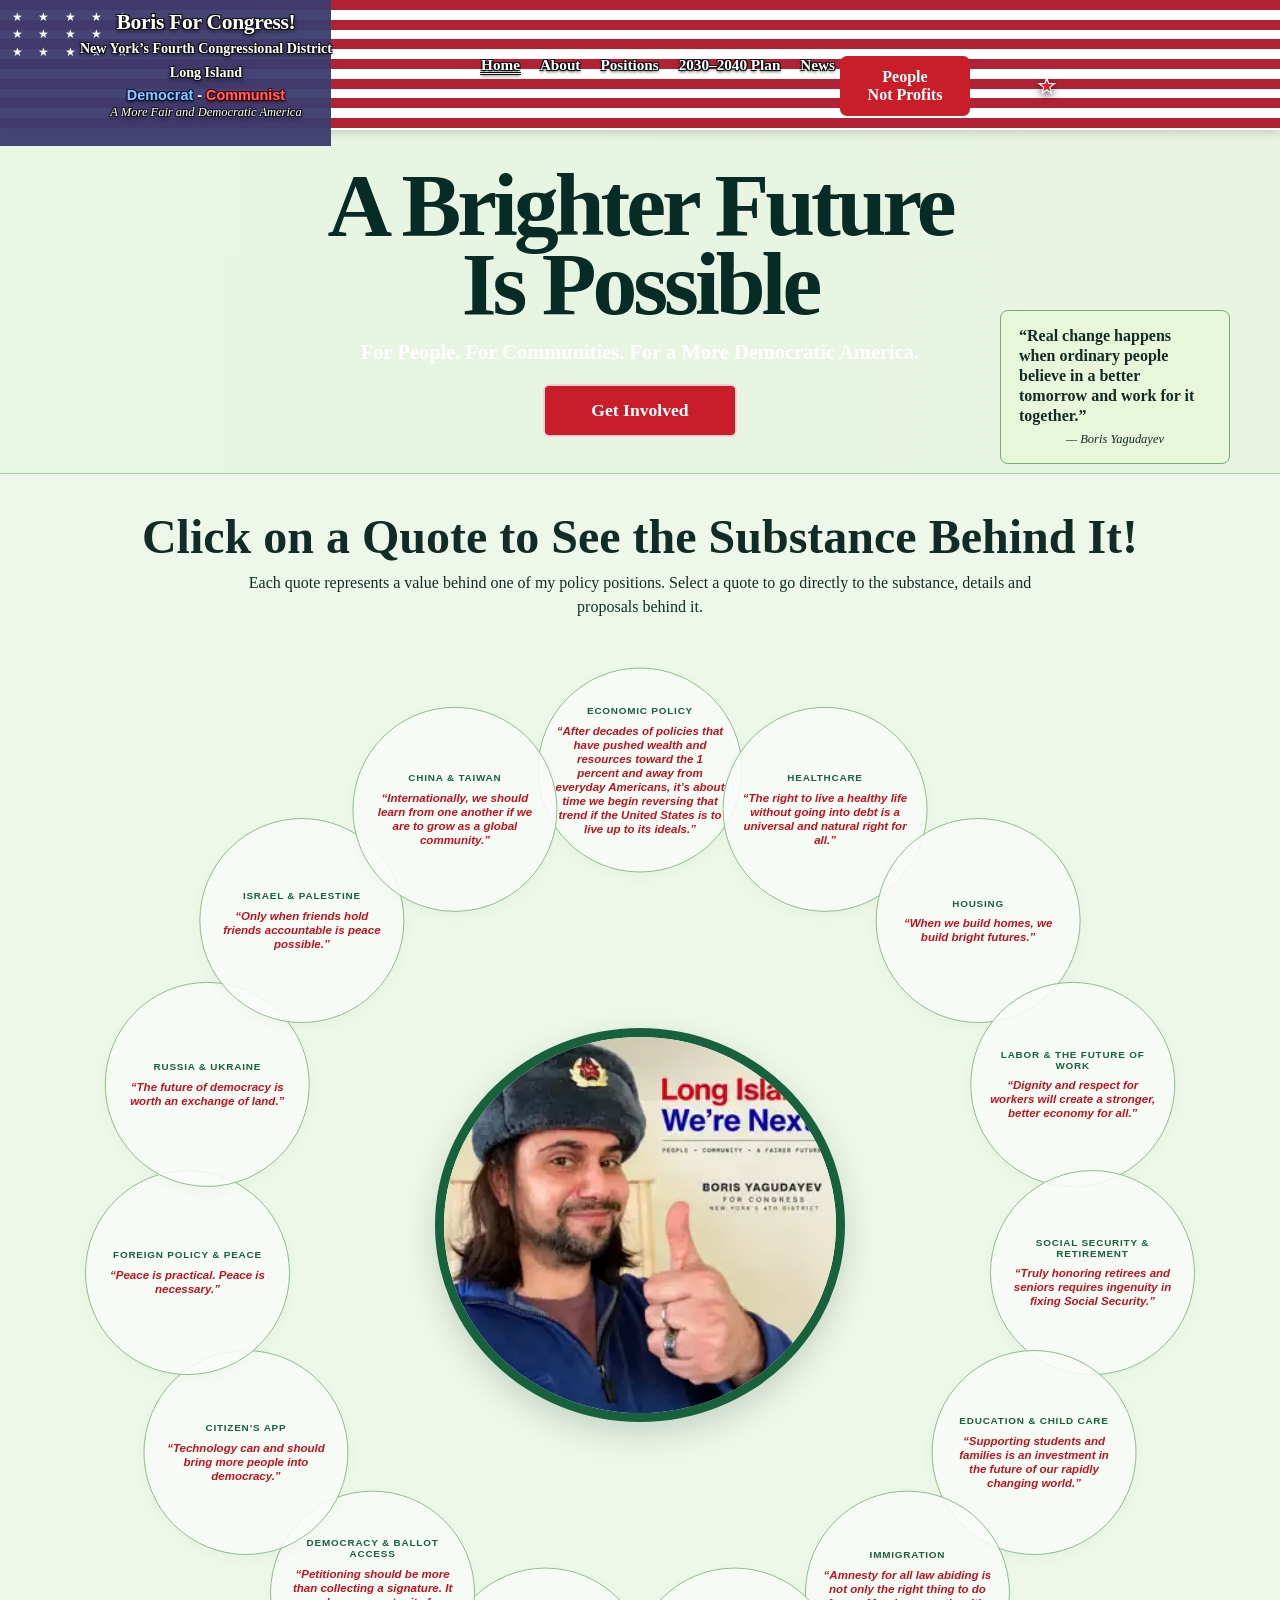
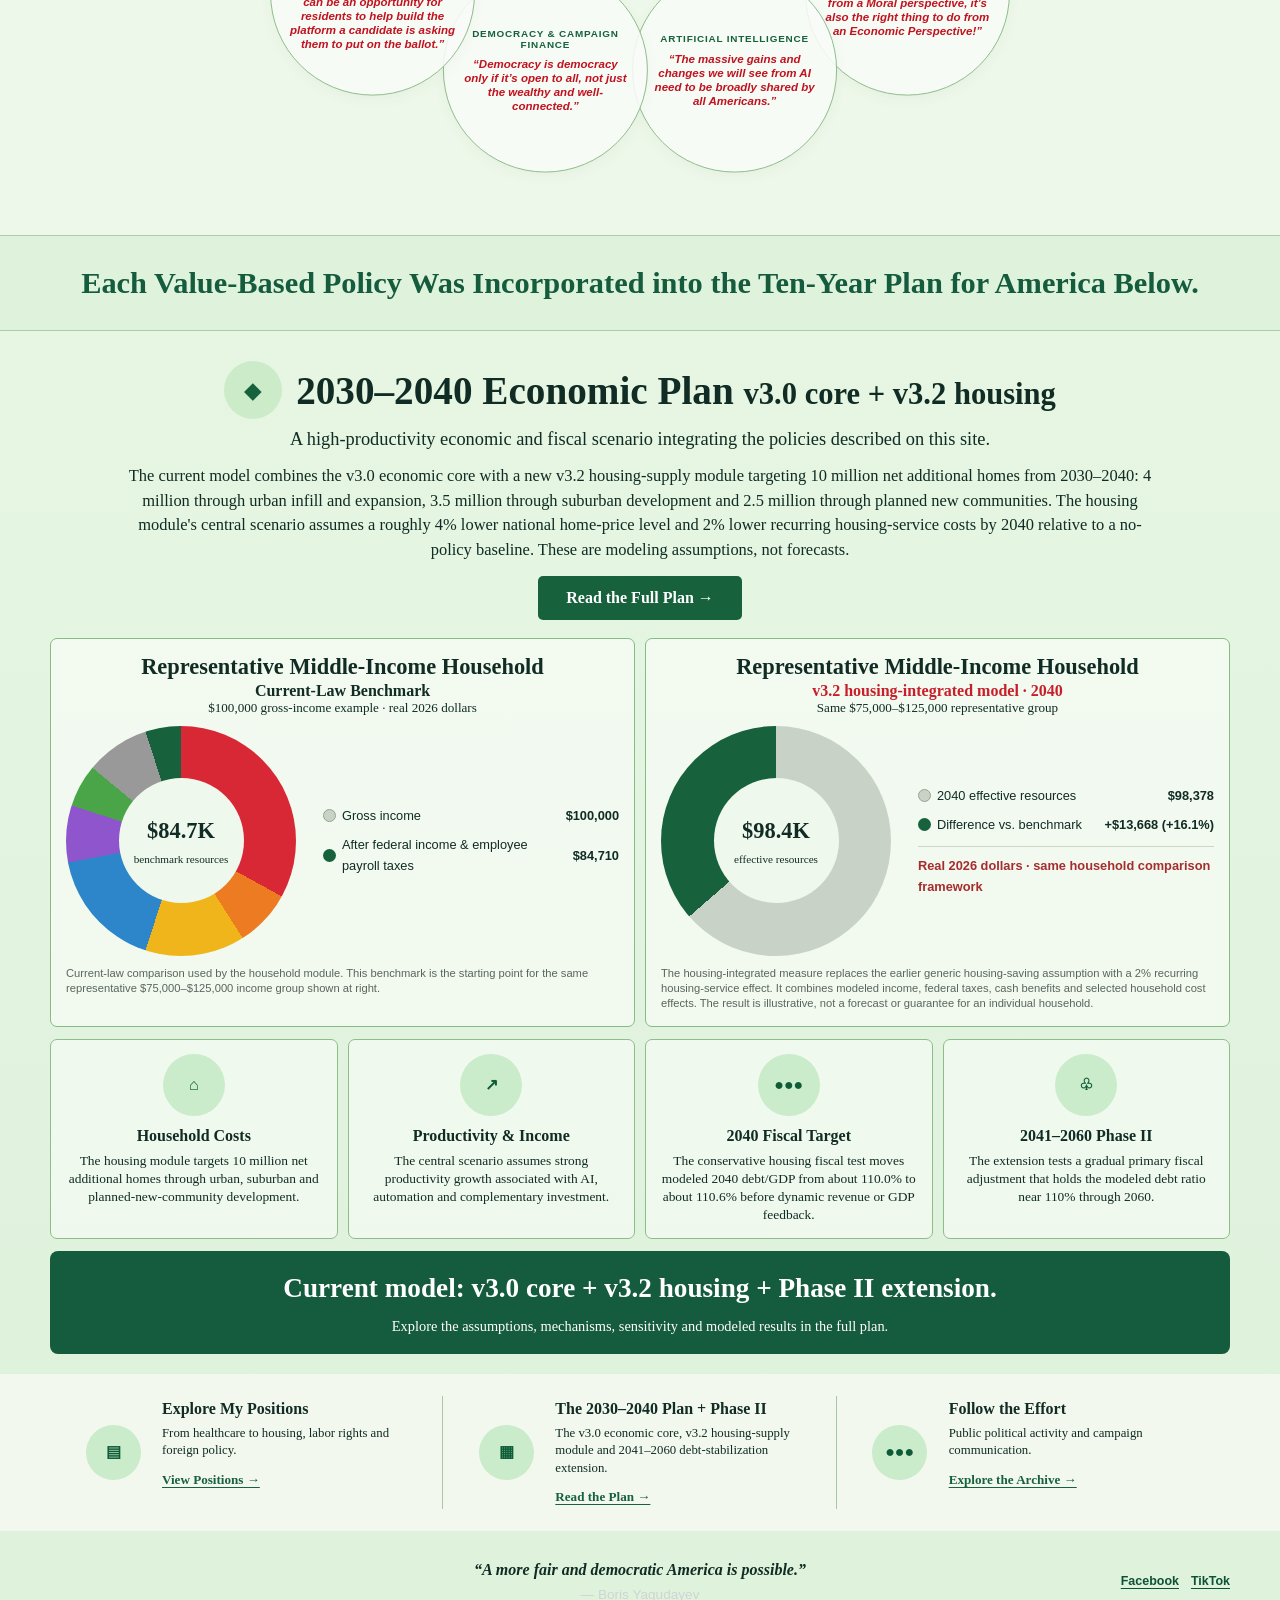
==== commit 30e7bb95: "Integrate v3.2 housing model into homepage" ====
--- a/index.html
+++ b/index.html
@@ -36,12 +36,12 @@
 <a class="policy-quote-link wheel-quote q14" href="positions.html#israel-and-palestine"><span>ISRAEL & PALESTINE</span><blockquote>“Only when friends hold friends accountable is peace possible.”</blockquote><b>Read the policy →</b></a>
 <a class="policy-quote-link wheel-quote q15" href="positions.html#china-and-taiwan"><span>CHINA & TAIWAN</span><blockquote>“Internationally, we should learn from one another if we are to grow as a global community.”</blockquote><b>Read the policy →</b></a></div></div></div></section>
 <section class="plan-transition"><div class="wrap"><p>Each Value-Based Policy Was Incorporated into the Ten-Year Plan for America Below.</p></div></section>
-<section class="concept-plan"><div class="wrap"><div class="concept-plan-title"><span class="leaf-icon">◆</span><h2>2030–2040 Economic Plan <small>v3.0</small></h2></div><p class="concept-subhead">A high-productivity economic and fiscal scenario integrating the policies described on this site.</p><p class="concept-plan-copy">The current v3.0 model combines healthcare, housing, education, family, labor and infrastructure policies with a high-AI-productivity scenario and updated progressive financing assumptions. In the central model, debt held by the public reaches approximately 110% of GDP in 2040. A separate Phase II extension tests the additional fiscal adjustment required to keep the debt ratio near that level through 2060.</p><a class="green-button" href="plan.html">Read the Full Plan →</a>
+<section class="concept-plan"><div class="wrap"><div class="concept-plan-title"><span class="leaf-icon">◆</span><h2>2030–2040 Economic Plan <small>v3.0 core + v3.2 housing</small></h2></div><p class="concept-subhead">A high-productivity economic and fiscal scenario integrating the policies described on this site.</p><p class="concept-plan-copy">The current model combines the v3.0 economic core with a new v3.2 housing-supply module targeting 10 million net additional homes from 2030–2040: 4 million through urban infill and expansion, 3.5 million through suburban development and 2.5 million through planned new communities. The housing module's central scenario assumes a roughly 4% lower national home-price level and 2% lower recurring housing-service costs by 2040 relative to a no-policy baseline. These are modeling assumptions, not forecasts.</p><a class="green-button" href="plan.html">Read the Full Plan →</a>
 <div class="concept-budget-grid">
 <figure class="concept-budget-card"><figcaption><strong>Representative Middle-Income Household</strong><b>Current-Law Benchmark</b><span>$100,000 gross-income example · real 2026 dollars</span></figcaption><div class="concept-budget-body"><div class="concept-donut concept-donut-base"><div><strong>$84.7K</strong><span>benchmark resources</span></div></div><div class="concept-legend"><span><i class="c-basket"></i>Gross income <b>$100,000</b></span><span><i class="c-room"></i>After federal income & employee payroll taxes <b>$84,710</b></span></div></div><p class="concept-note">Current-law comparison used by the household module. This benchmark is the starting point for the same representative $75,000–$125,000 income group shown at right.</p></figure>
-<figure class="concept-budget-card"><figcaption><strong>Representative Middle-Income Household</strong><b class="red-label">Current v3.0 model · 2040</b><span>Same $75,000–$125,000 representative group</span></figcaption><div class="concept-budget-body"><div class="concept-donut concept-donut-plan"><div><strong>$99.3K</strong><span>effective resources</span></div></div><div class="concept-legend"><span><i class="c-basket"></i>2040 effective resources <b>$99,338</b></span><span><i class="c-room"></i>Difference vs. benchmark <b>+$14,628 (+17.3%)</b></span><span class="monthly-room">Real 2026 dollars · same household comparison framework</span></div></div><p class="concept-note">The v3.0 measure combines modeled income, federal taxes, cash benefits and selected household cost effects. The difference is an illustrative model result, not a forecast or guarantee for an individual household.</p></figure></div>
-<div class="concept-benefits"><article><span>⌂</span><h3>Household Costs</h3><p>The model incorporates expanded housing supply, universal healthcare, child care and education when estimating household resources.</p></article><article><span>↗</span><h3>Productivity & Income</h3><p>The central scenario assumes strong productivity growth associated with AI, automation and complementary investment.</p></article><article><span>●●●</span><h3>2040 Fiscal Target</h3><p>The current v3.0 central path finishes 2040 at approximately 110% debt held by the public relative to GDP.</p></article><article><span>♧</span><h3>2041–2060 Phase II</h3><p>The extension tests a gradual primary fiscal adjustment that holds the modeled debt ratio near 110% through 2060.</p></article></div>
-<div class="concept-banner"><strong>Current model: v3.0 + Phase II extension.</strong><span>Explore the assumptions, mechanisms, sensitivity and modeled results in the full plan.</span></div>
+<figure class="concept-budget-card"><figcaption><strong>Representative Middle-Income Household</strong><b class="red-label">v3.2 housing-integrated model · 2040</b><span>Same $75,000–$125,000 representative group</span></figcaption><div class="concept-budget-body"><div class="concept-donut concept-donut-plan"><div><strong>$98.4K</strong><span>effective resources</span></div></div><div class="concept-legend"><span><i class="c-basket"></i>2040 effective resources <b>$98,378</b></span><span><i class="c-room"></i>Difference vs. benchmark <b>+$13,668 (+16.1%)</b></span><span class="monthly-room">Real 2026 dollars · same household comparison framework</span></div></div><p class="concept-note">The housing-integrated measure replaces the earlier generic housing-saving assumption with a 2% recurring housing-service effect. It combines modeled income, federal taxes, cash benefits and selected household cost effects. The result is illustrative, not a forecast or guarantee for an individual household.</p></figure></div>
+<div class="concept-benefits"><article><span>⌂</span><h3>Household Costs</h3><p>The housing module targets 10 million net additional homes through urban, suburban and planned-new-community development.</p></article><article><span>↗</span><h3>Productivity & Income</h3><p>The central scenario assumes strong productivity growth associated with AI, automation and complementary investment.</p></article><article><span>●●●</span><h3>2040 Fiscal Target</h3><p>The conservative housing fiscal test moves modeled 2040 debt/GDP from about 110.0% to about 110.6% before dynamic revenue or GDP feedback.</p></article><article><span>♧</span><h3>2041–2060 Phase II</h3><p>The extension tests a gradual primary fiscal adjustment that holds the modeled debt ratio near 110% through 2060.</p></article></div>
+<div class="concept-banner"><strong>Current model: v3.0 core + v3.2 housing + Phase II extension.</strong><span>Explore the assumptions, mechanisms, sensitivity and modeled results in the full plan.</span></div>
 </div></section>
-<section class="concept-links" id="get-involved"><div class="wrap"><article><span>▤</span><div><h3>Explore My Positions</h3><p>From healthcare to housing, labor rights and foreign policy.</p><a href="positions.html">View Positions →</a></div></article><article><span>▦</span><div><h3>The 2030–2040 Plan + Phase II</h3><p>The current v3.0 ten-year model and its 2041–2060 debt-stabilization extension.</p><a href="plan.html">Read the Plan →</a></div></article><article><span>●●●</span><div><h3>Follow the Effort</h3><p>Public political activity and campaign communication.</p><a href="archive.html">Explore the Archive →</a></div></article></div></section>
+<section class="concept-links" id="get-involved"><div class="wrap"><article><span>▤</span><div><h3>Explore My Positions</h3><p>From healthcare to housing, labor rights and foreign policy.</p><a href="positions.html">View Positions →</a></div></article><article><span>▦</span><div><h3>The 2030–2040 Plan + Phase II</h3><p>The v3.0 economic core, v3.2 housing-supply module and 2041–2060 debt-stabilization extension.</p><a href="plan.html">Read the Plan →</a></div></article><article><span>●●●</span><div><h3>Follow the Effort</h3><p>Public political activity and campaign communication.</p><a href="archive.html">Explore the Archive →</a></div></article></div></section>
 </main><footer class="concept-footer"><div class="wrap"><div><strong>“A more fair and democratic America is possible.”</strong><span>— Boris Yagudayev</span></div><div class="footer-social"><a href="https://www.facebook.com/share/g/1Dkjc7GqKi/?mibextid=wwXIfr" target="_blank" rel="noopener noreferrer">Facebook</a><a href="https://www.tiktok.com/@borisyagudayev" target="_blank" rel="noopener noreferrer">TikTok</a></div></div></footer></body></html>
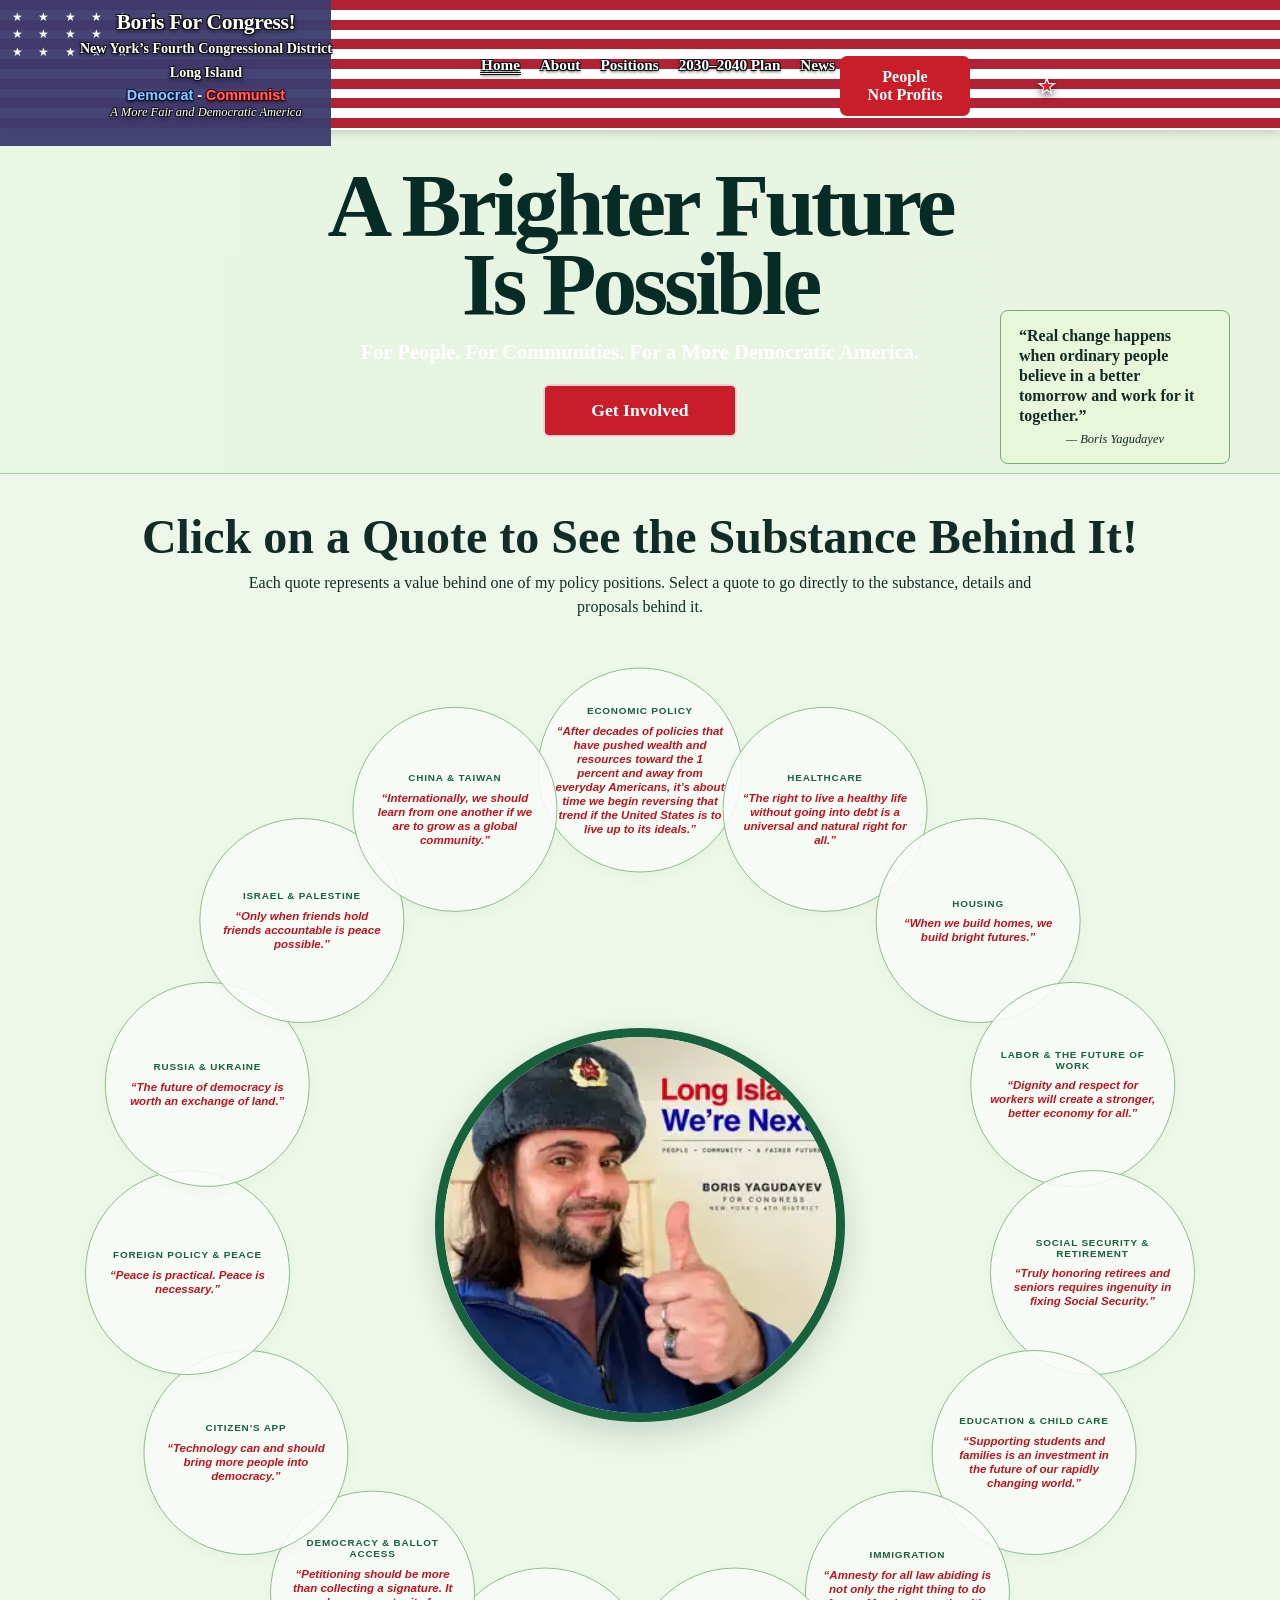
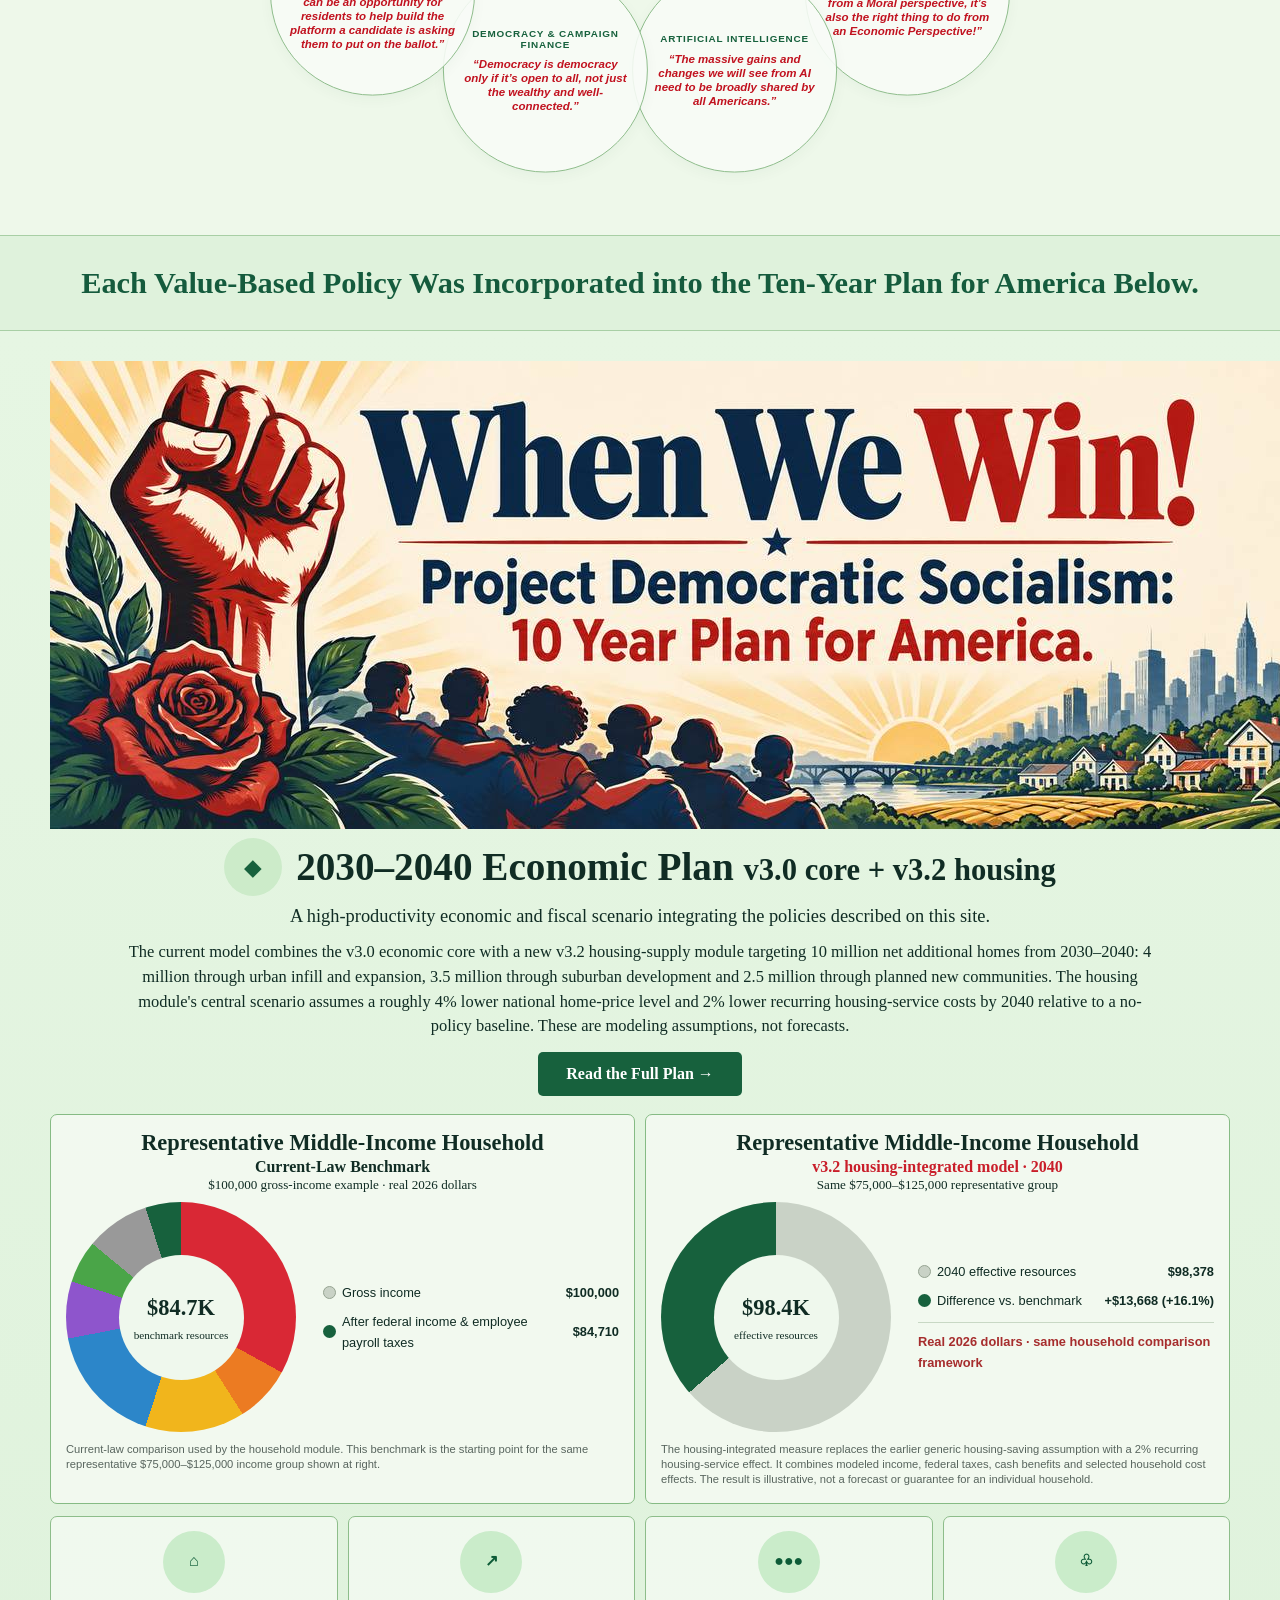
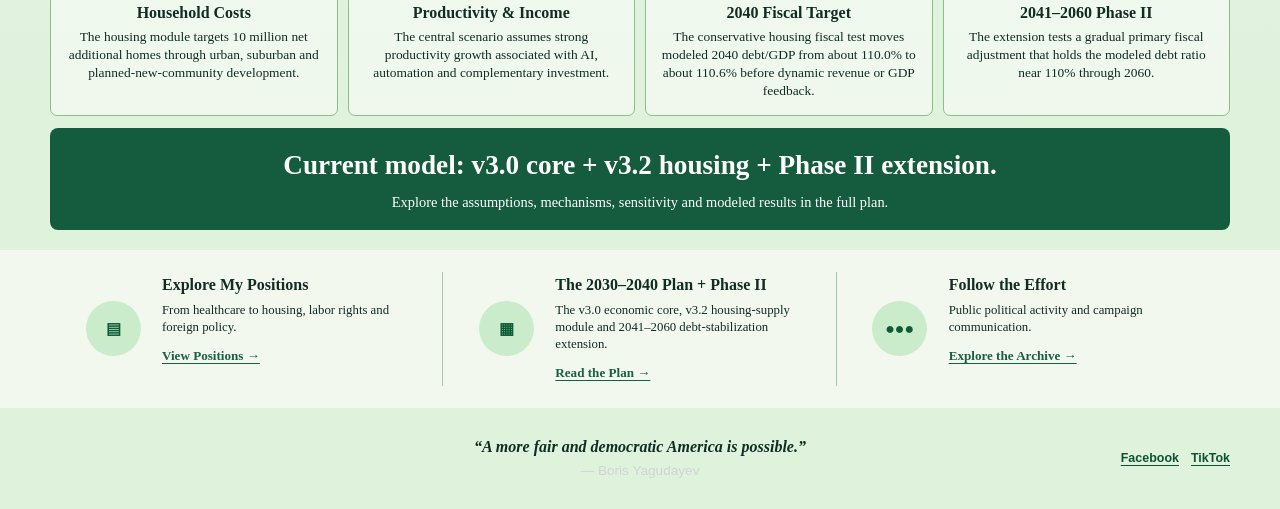
==== commit 2fd6521b: "Add Ten-Year Plan banner to homepage plan section" ====
--- a/index.html
+++ b/index.html
@@ -36,7 +36,7 @@
 <a class="policy-quote-link wheel-quote q14" href="positions.html#israel-and-palestine"><span>ISRAEL & PALESTINE</span><blockquote>“Only when friends hold friends accountable is peace possible.”</blockquote><b>Read the policy →</b></a>
 <a class="policy-quote-link wheel-quote q15" href="positions.html#china-and-taiwan"><span>CHINA & TAIWAN</span><blockquote>“Internationally, we should learn from one another if we are to grow as a global community.”</blockquote><b>Read the policy →</b></a></div></div></div></section>
 <section class="plan-transition"><div class="wrap"><p>Each Value-Based Policy Was Incorporated into the Ten-Year Plan for America Below.</p></div></section>
-<section class="concept-plan"><div class="wrap"><div class="concept-plan-title"><span class="leaf-icon">◆</span><h2>2030–2040 Economic Plan <small>v3.0 core + v3.2 housing</small></h2></div><p class="concept-subhead">A high-productivity economic and fiscal scenario integrating the policies described on this site.</p><p class="concept-plan-copy">The current model combines the v3.0 economic core with a new v3.2 housing-supply module targeting 10 million net additional homes from 2030–2040: 4 million through urban infill and expansion, 3.5 million through suburban development and 2.5 million through planned new communities. The housing module's central scenario assumes a roughly 4% lower national home-price level and 2% lower recurring housing-service costs by 2040 relative to a no-policy baseline. These are modeling assumptions, not forecasts.</p><a class="green-button" href="plan.html">Read the Full Plan →</a>
+<section class="concept-plan"><div class="wrap"><a class="home-plan-banner-link" href="plan.html" aria-label="Open the 2030–2040 Ten-Year Plan"><img class="home-plan-banner" src="ten-year-plan-banner.jpg" alt="When We Win! Project Democratic Socialism: 10 Year Plan for America banner"></a><div class="concept-plan-title"><span class="leaf-icon">◆</span><h2>2030–2040 Economic Plan <small>v3.0 core + v3.2 housing</small></h2></div><p class="concept-subhead">A high-productivity economic and fiscal scenario integrating the policies described on this site.</p><p class="concept-plan-copy">The current model combines the v3.0 economic core with a new v3.2 housing-supply module targeting 10 million net additional homes from 2030–2040: 4 million through urban infill and expansion, 3.5 million through suburban development and 2.5 million through planned new communities. The housing module's central scenario assumes a roughly 4% lower national home-price level and 2% lower recurring housing-service costs by 2040 relative to a no-policy baseline. These are modeling assumptions, not forecasts.</p><a class="green-button" href="plan.html">Read the Full Plan →</a>
 <div class="concept-budget-grid">
 <figure class="concept-budget-card"><figcaption><strong>Representative Middle-Income Household</strong><b>Current-Law Benchmark</b><span>$100,000 gross-income example · real 2026 dollars</span></figcaption><div class="concept-budget-body"><div class="concept-donut concept-donut-base"><div><strong>$84.7K</strong><span>benchmark resources</span></div></div><div class="concept-legend"><span><i class="c-basket"></i>Gross income <b>$100,000</b></span><span><i class="c-room"></i>After federal income & employee payroll taxes <b>$84,710</b></span></div></div><p class="concept-note">Current-law comparison used by the household module. This benchmark is the starting point for the same representative $75,000–$125,000 income group shown at right.</p></figure>
 <figure class="concept-budget-card"><figcaption><strong>Representative Middle-Income Household</strong><b class="red-label">v3.2 housing-integrated model · 2040</b><span>Same $75,000–$125,000 representative group</span></figcaption><div class="concept-budget-body"><div class="concept-donut concept-donut-plan"><div><strong>$98.4K</strong><span>effective resources</span></div></div><div class="concept-legend"><span><i class="c-basket"></i>2040 effective resources <b>$98,378</b></span><span><i class="c-room"></i>Difference vs. benchmark <b>+$13,668 (+16.1%)</b></span><span class="monthly-room">Real 2026 dollars · same household comparison framework</span></div></div><p class="concept-note">The housing-integrated measure replaces the earlier generic housing-saving assumption with a 2% recurring housing-service effect. It combines modeled income, federal taxes, cash benefits and selected household cost effects. The result is illustrative, not a forecast or guarantee for an individual household.</p></figure></div>
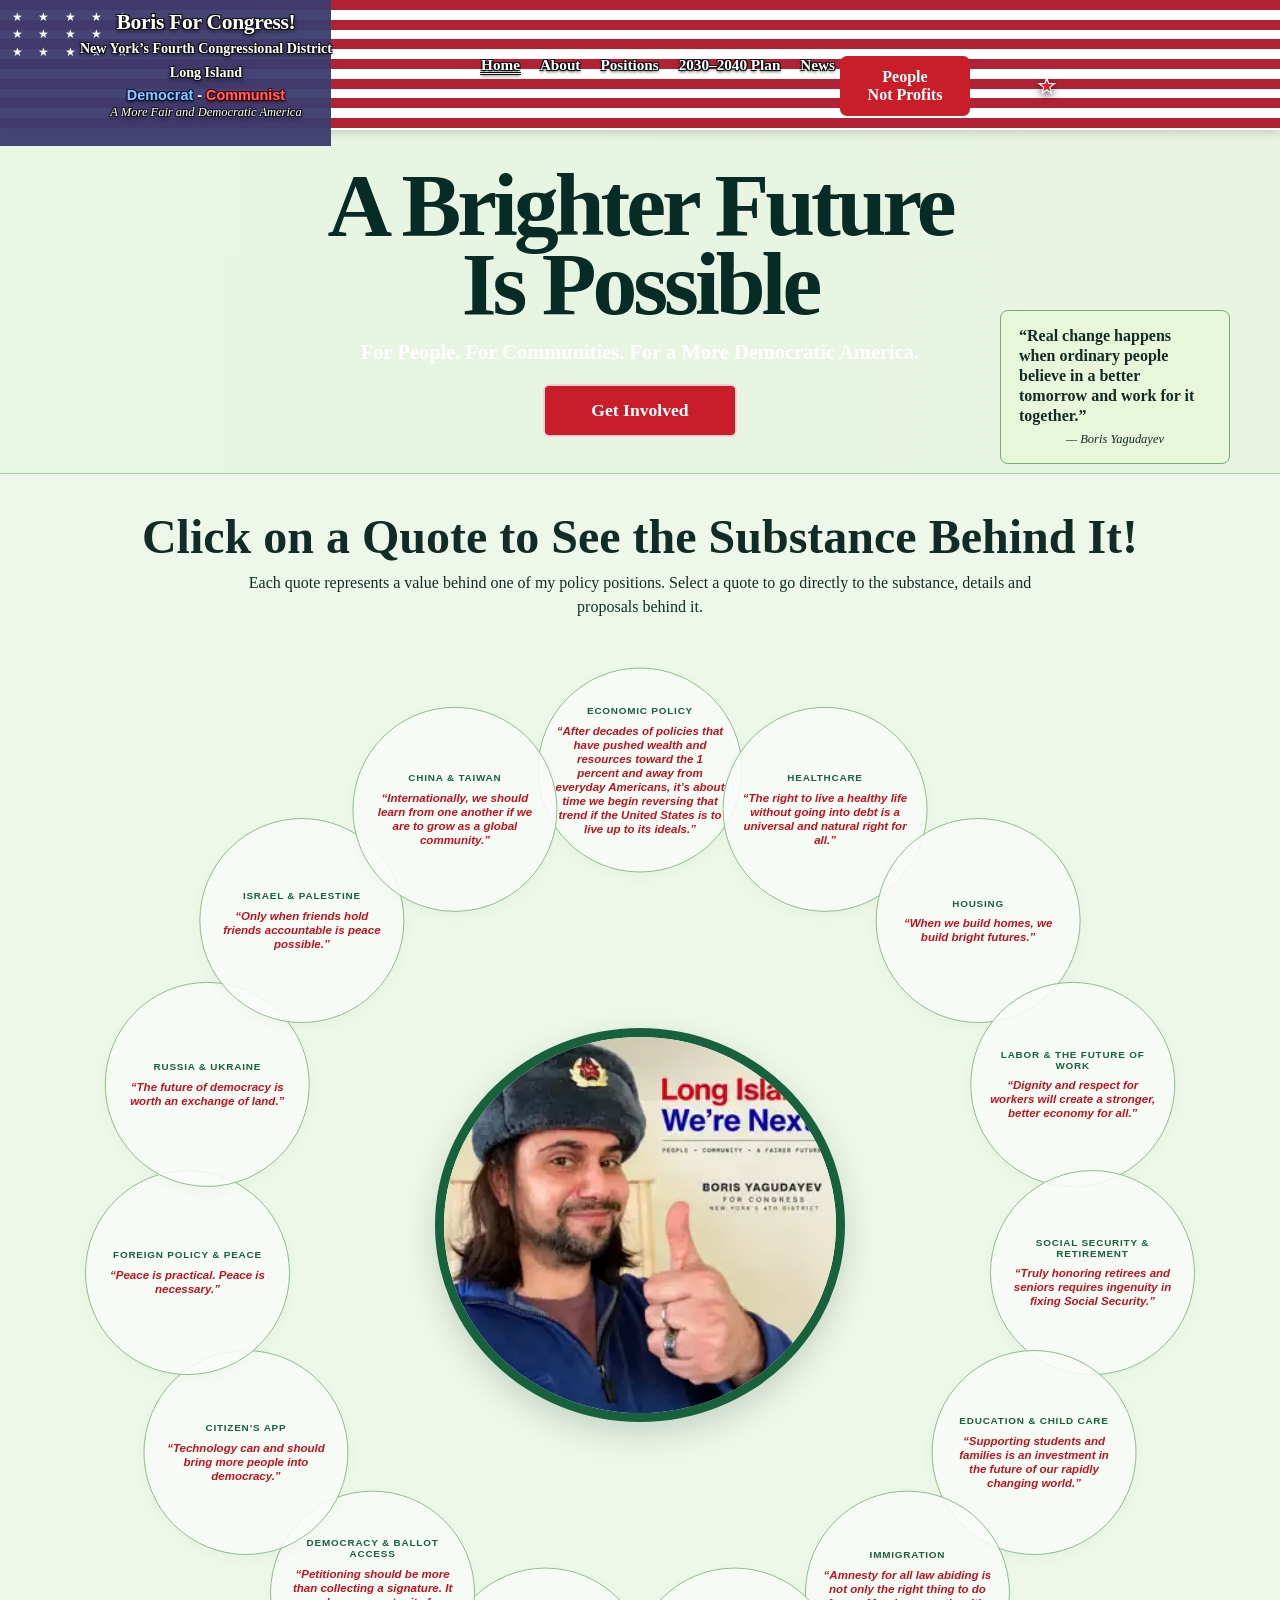
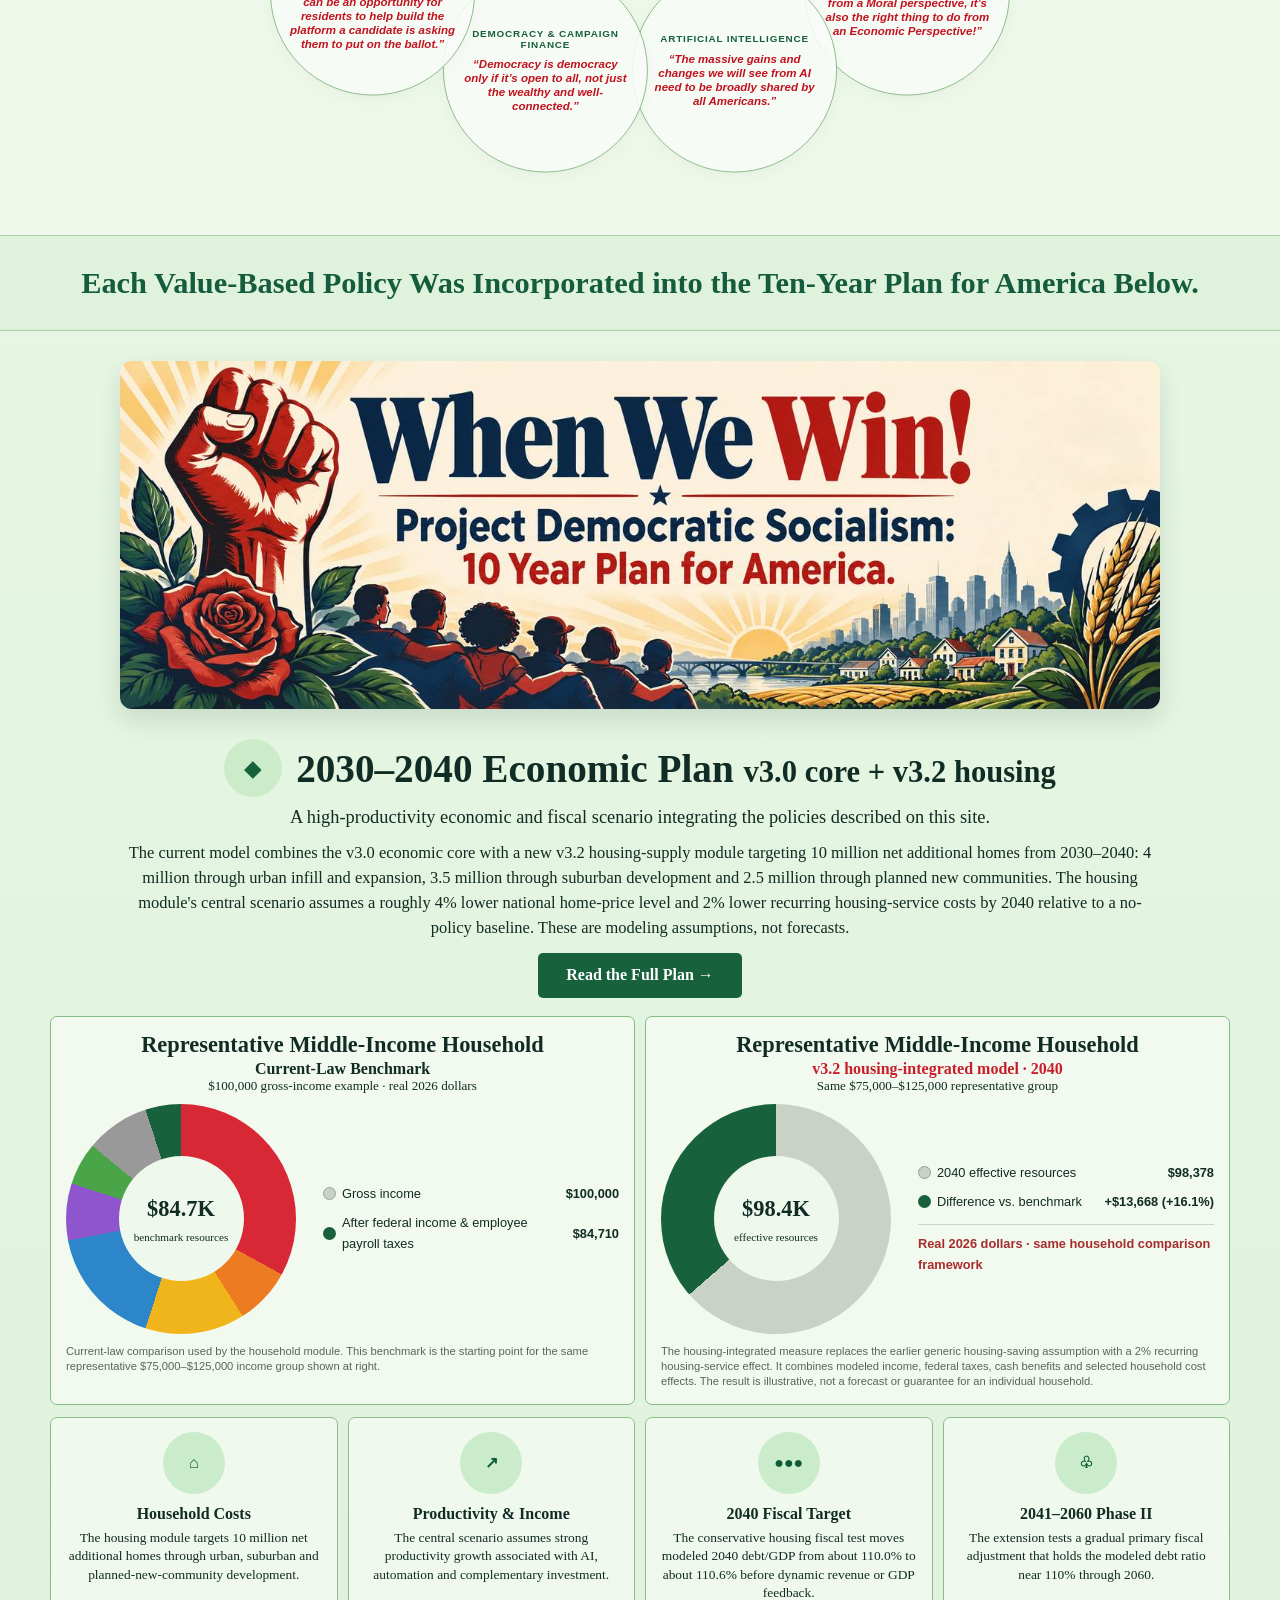
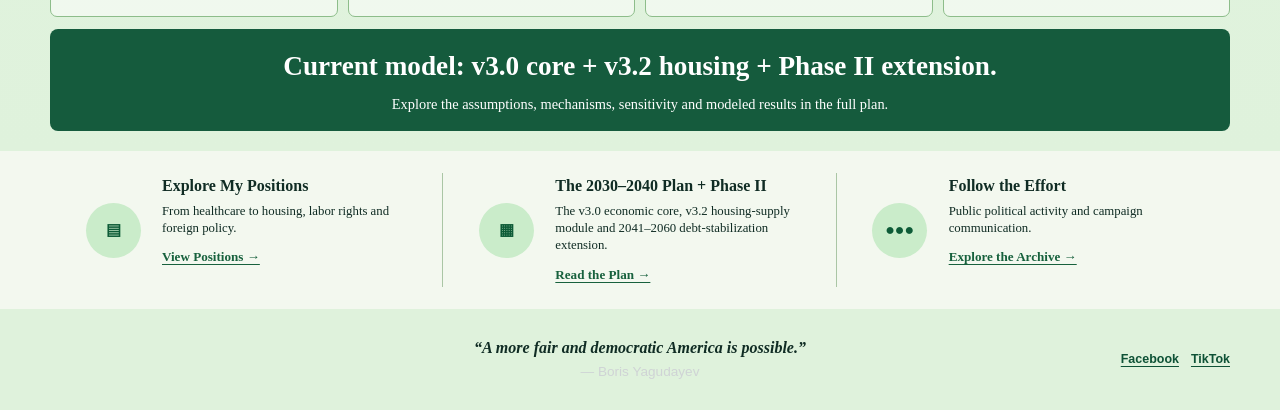
==== commit 48ab12ee: "Set uploaded campaign image as social sharing preview" ====
--- a/index.html
+++ b/index.html
@@ -1,6 +1,18 @@
 <!doctype html>
 <html lang="en"><head><meta charset="utf-8"><meta name="viewport" content="width=device-width,initial-scale=1">
-<title>Boris Yagudayev | NY-4 Congressional Effort & Policy Positions</title><meta name="description" content="Official public website of Boris Yagudayev of Long Island, New York. Explore his NY-4 congressional effort, policy positions, 2030–2040 economic plan, biography and public archive."><meta name="robots" content="index,follow"><meta name="google-site-verification" content="TGRehpMnRhaTFhnfC8mLvSbfM0a0paQ94l92LKnwdWw"><link rel="canonical" href="https://borisyagudayev89nycd4.github.io/boris-yagudayev/"><link rel="stylesheet" href="style.css"></head>
+<title>Boris Yagudayev | NY-4 Congressional Effort & Policy Positions</title><meta name="description" content="Official public website of Boris Yagudayev of Long Island, New York. Explore his NY-4 congressional effort, policy positions, 2030–2040 economic plan, biography and public archive."><meta name="robots" content="index,follow"><meta name="google-site-verification" content="TGRehpMnRhaTFhnfC8mLvSbfM0a0paQ94l92LKnwdWw"><link rel="canonical" href="https://borisyagudayev89nycd4.github.io/boris-yagudayev/"><link rel="stylesheet" href="style.css"><meta property="og:type" content="website">
+<meta property="og:title" content="Boris Yagudayev | NY-4 Congressional Effort & Policy Positions">
+<meta property="og:description" content="Official public website of Boris Yagudayev of Long Island, New York. Explore his NY-4 congressional effort, policy positions, 2030–2040 economic plan, biography and public archive.">
+<meta property="og:url" content="https://borisyagudayev89nycd4.github.io/boris-yagudayev/">
+<meta property="og:image" content="https://borisyagudayev89nycd4.github.io/boris-yagudayev/2FD36539-6B95-46D3-983B-9218CA770803.png">
+<meta property="og:image:secure_url" content="https://borisyagudayev89nycd4.github.io/boris-yagudayev/2FD36539-6B95-46D3-983B-9218CA770803.png">
+<meta property="og:image:type" content="image/png">
+<meta property="og:image:alt" content="Boris for Congress — New York’s Fourth Congressional District, Long Island — We’re Next">
+<meta name="twitter:card" content="summary_large_image">
+<meta name="twitter:title" content="Boris Yagudayev | NY-4 Congressional Effort & Policy Positions">
+<meta name="twitter:description" content="Official public website of Boris Yagudayev of Long Island, New York.">
+<meta name="twitter:image" content="https://borisyagudayev89nycd4.github.io/boris-yagudayev/2FD36539-6B95-46D3-983B-9218CA770803.png">
+</head>
 <body class="concept-home">
 <header class="concept-header"><div class="wrap concept-nav"><div class="concept-brand"><a href="index.html">Boris For Congress!<br><span>New York’s Fourth Congressional District</span><br><span>Long Island</span></a><div class="party-label"><strong class="party-dem">Democrat</strong><b class="party-separator"> - </b><strong class="party-com">Communist</strong></div><em>A More Fair and Democratic America</em></div><nav><a aria-current="page" href="index.html">Home</a><a href="about.html">About</a><a href="positions.html">Positions</a><a href="plan.html">2030–2040 Plan</a><a href="archive.html">News</a><a href="#get-involved">Get Involved</a></nav><div class="header-mark"><a class="people-badge" href="#get-involved">People<br>Not Profits</a><svg class="long-island-star" viewBox="0 0 960 383" role="img" aria-label="Accurate white silhouette of Long Island with a red star marking the approximate location of New York’s Fourth Congressional District">
 <defs>
--- a/style.css
+++ b/style.css
@@ -92,3 +92,16 @@
 @media(max-width:1100px){.long-island-star{width:210px;max-width:30vw}.header-mark{gap:10px}}
 @media(max-width:900px){.header-mark{justify-self:stretch;align-self:auto;width:100%;justify-content:space-between;align-items:flex-end}.long-island-star{width:240px;max-width:48vw}}
 @media(max-width:520px){.header-mark{width:100%;gap:8px}.long-island-star{width:210px;max-width:58vw}.header-mark .people-badge{font-size:.82rem}}
+
+/* Ten-Year Plan banner artwork */
+.plan-hero{padding:42px 0 58px}.ten-year-plan-banner{display:block;width:100%;height:auto;max-width:1080px;margin:0 auto 32px;border-radius:14px;box-shadow:0 12px 30px rgba(30,37,43,.14)}.plan-hero-copy{margin-left:auto;margin-right:auto}.home-plan-banner-link{display:block;margin:0 auto 30px;max-width:1040px}.home-plan-banner{display:block;width:100%;height:auto;border-radius:12px;box-shadow:0 10px 26px rgba(16,44,36,.13)}@media(max-width:760px){.plan-hero{padding:22px 0 42px}.ten-year-plan-banner{border-radius:8px;margin-bottom:24px}.home-plan-banner-link{margin-bottom:22px}.home-plan-banner{border-radius:8px}}
+
+/* Mobile containment fix for Ten-Year Plan banner */
+.plan-hero .wrap{max-width:1080px}
+.ten-year-plan-banner{max-width:100%;object-fit:contain}
+@media(max-width:760px){
+  html,body{max-width:100%;overflow-x:hidden}
+  .plan-hero .wrap{width:min(calc(100% - 40px),820px);max-width:820px}
+  .ten-year-plan-banner{width:100%;max-width:100%;height:auto;margin-left:auto;margin-right:auto}
+  .plan-hero-copy{width:100%;max-width:100%}
+}
